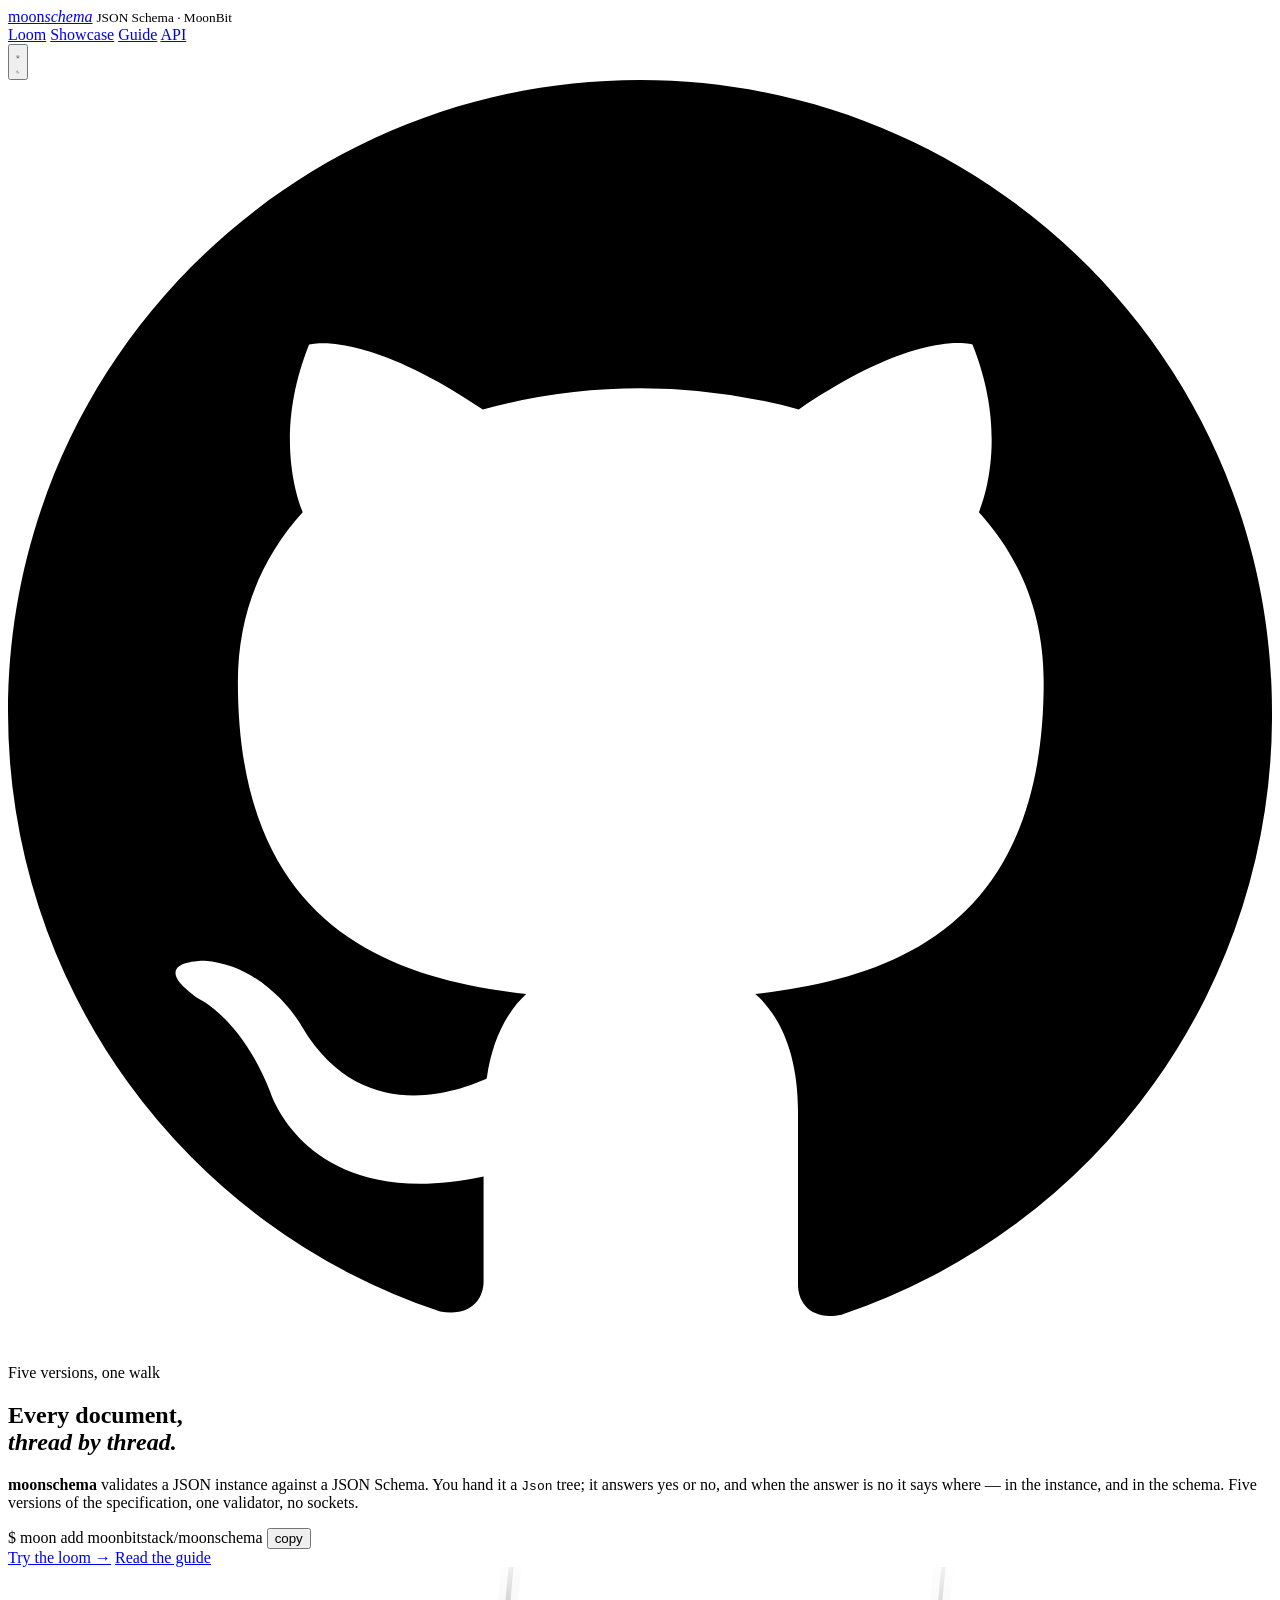
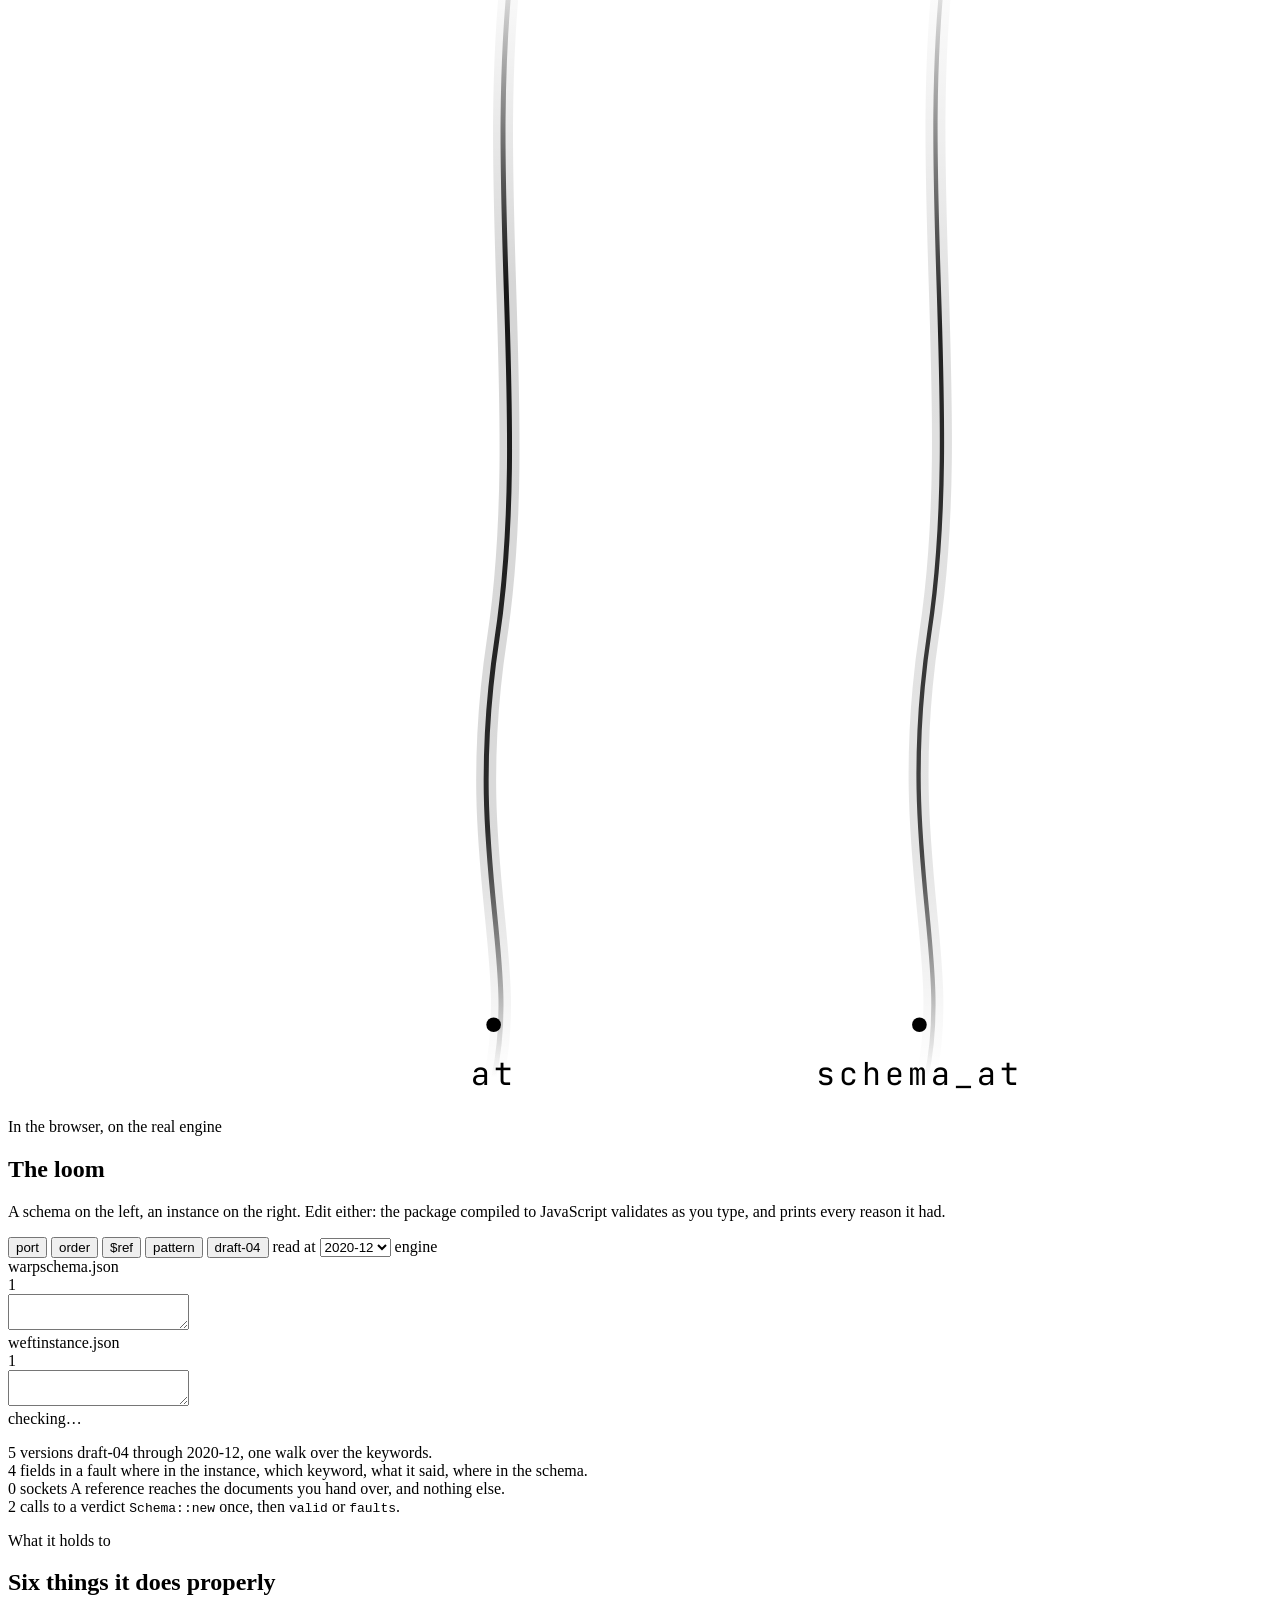
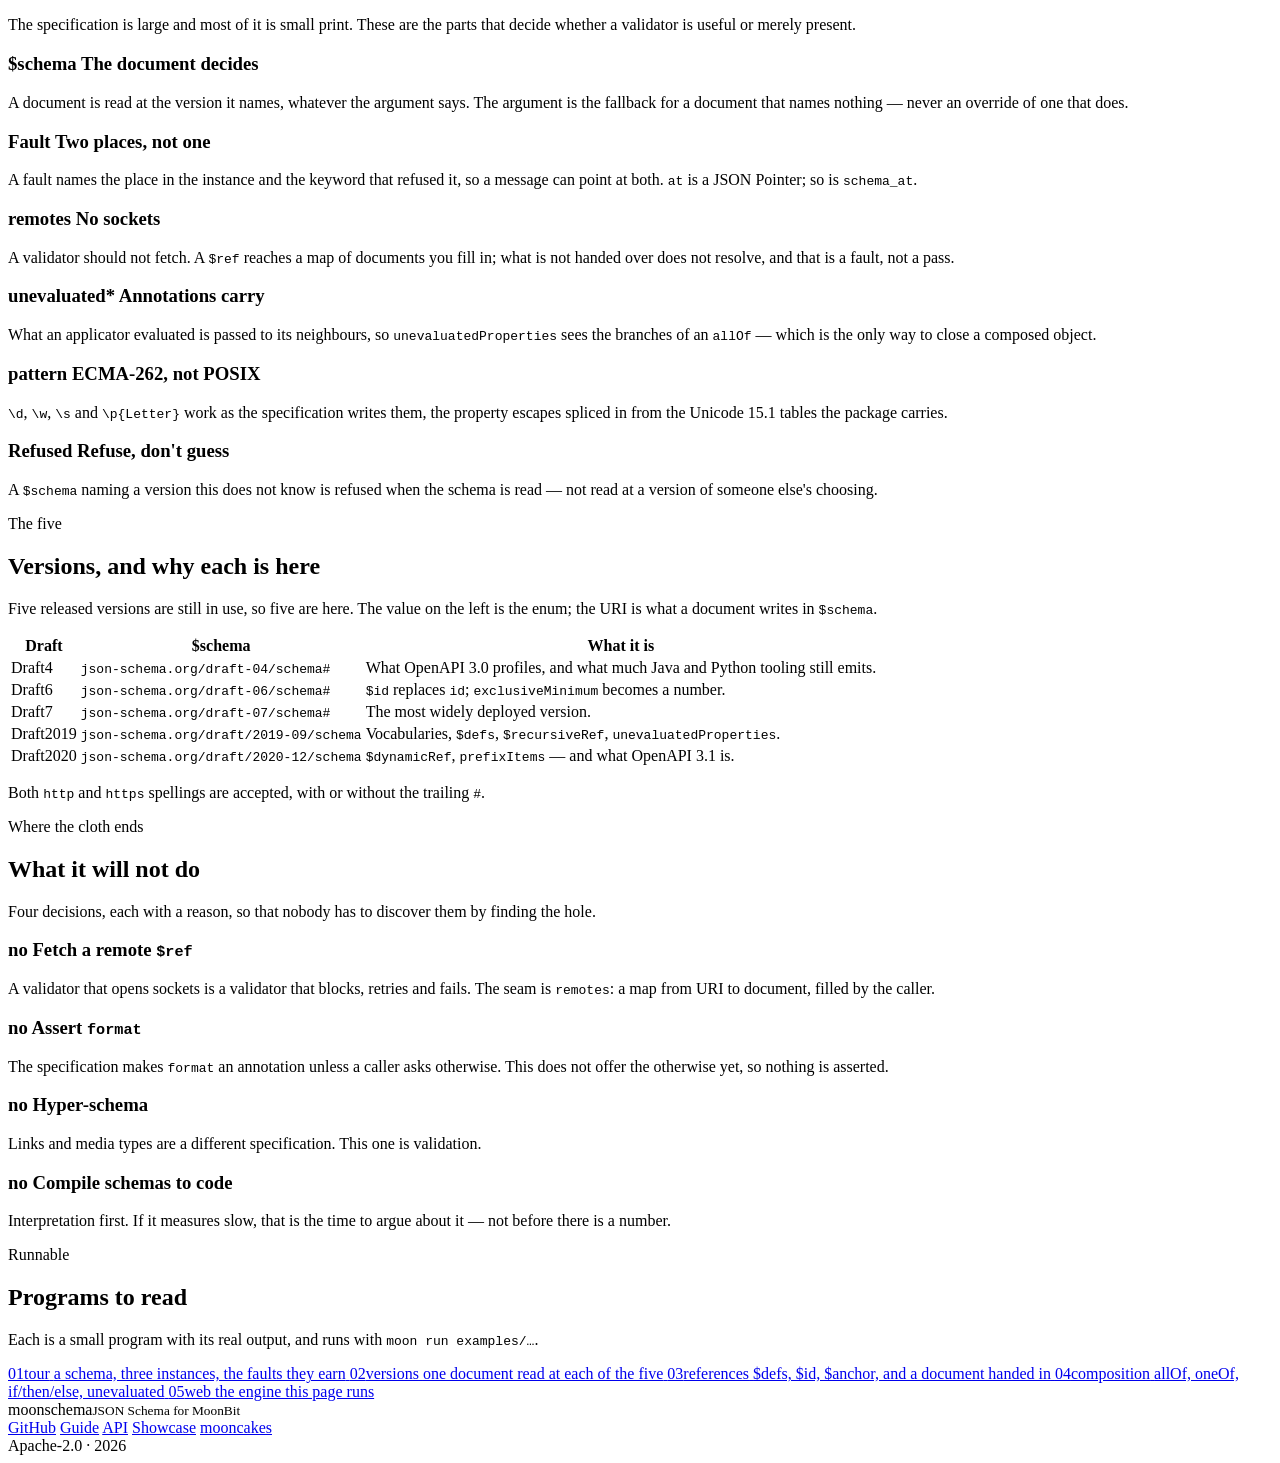
==== docs/index.html @ ad0cba2e "docs(moonschema): a case picked while the engine is still loading is the case that loads." ====
<!doctype html>
<html lang="en">
<head>
<meta charset="utf-8">
<meta name="viewport" content="width=device-width, initial-scale=1">
<title>moonschema — JSON Schema validation for MoonBit</title>
<meta name="description" content="Validate a JSON document against a JSON Schema in MoonBit: five versions, faults that name the place in the instance and the place in the schema, references that reach only the documents you hand over.">
<link rel="preconnect" href="https://fonts.googleapis.com">
<link rel="preconnect" href="https://fonts.gstatic.com" crossorigin>
<link href="https://fonts.googleapis.com/css2?family=Instrument+Serif:ital@0;1&family=JetBrains+Mono:wght@400;500&family=Manrope:wght@400;500;600&display=swap" rel="stylesheet">
<link rel="icon" href="assets/mark.svg" type="image/svg+xml">
<link rel="stylesheet" href="assets/site.css">
<script>try{const t=localStorage.getItem("moonschema-theme");if(t)document.documentElement.dataset.theme=t}catch{}</script>
</head>
<body>

<header class="site">
  <div class="bar">
    <div class="brand">
      <a href="./">moon<i>schema</i></a>
      <small>JSON Schema · MoonBit</small>
    </div>
    <nav class="top" aria-label="Site">
      <a href="#loom" aria-current="page">Loom</a>
      <a href="showcase.html">Showcase</a>
      <a href="guide.html">Guide</a>
      <a href="api.html">API</a>
    </nav>
    <button class="icon-btn" data-theme-toggle aria-label="Switch theme" title="Switch theme">
      <svg class="sun" viewBox="0 0 24 24" aria-hidden="true"><path d="M12 17a5 5 0 1 1 0-10 5 5 0 0 1 0 10Zm0 2.5v1.8M12 2.7v1.8M21.3 12h-1.8M4.5 12H2.7M18.6 5.4l-1.3 1.3M6.7 17.3l-1.3 1.3M18.6 18.6l-1.3-1.3M6.7 6.7 5.4 5.4" fill="none" stroke="currentColor" stroke-width="1.6" stroke-linecap="round"/></svg>
      <svg class="moon" viewBox="0 0 24 24" aria-hidden="true" hidden><path d="M20 14.5A8.5 8.5 0 0 1 9.5 4a8.5 8.5 0 1 0 10.5 10.5Z" fill="none" stroke="currentColor" stroke-width="1.6" stroke-linejoin="round"/></svg>
    </button>
    <a class="icon-btn" href="https://github.com/moonbitstack/moonschema" aria-label="Source on GitHub" title="Source on GitHub">
      <svg viewBox="0 0 16 16" aria-hidden="true"><path d="M8 0C3.58 0 0 3.58 0 8a8 8 0 0 0 5.47 7.59c.4.07.55-.17.55-.38v-1.33c-2.23.48-2.7-1.07-2.7-1.07-.36-.92-.89-1.17-.89-1.17-.73-.5.06-.49.06-.49.8.06 1.23.83 1.23.83.72 1.22 1.88.87 2.34.66.07-.52.28-.87.5-1.07-1.78-.2-3.65-.89-3.65-3.95 0-.87.31-1.59.82-2.15-.08-.2-.36-1.02.08-2.12 0 0 .67-.21 2.2.82a7.6 7.6 0 0 1 4 0c1.53-1.04 2.2-.82 2.2-.82.44 1.1.16 1.92.08 2.12.51.56.82 1.27.82 2.15 0 3.07-1.87 3.75-3.65 3.95.29.25.54.73.54 1.48v2.2c0 .21.15.46.55.38A8 8 0 0 0 16 8c0-4.42-3.58-8-8-8Z"/></svg>
    </a>
  </div>
</header>

<main>

  <section class="hero">
    <div class="wrap hero-grid">
      <div>
        <p class="eyebrow">Five versions, one walk</p>
        <h1>Every document,<br><em>thread by thread.</em></h1>
        <p class="lede">
          <b>moonschema</b> validates a JSON instance against a JSON Schema. You hand it a
          <code>Json</code> tree; it answers yes or no, and when the answer is no it says where —
          in the instance, and in the schema. Five versions of the specification, one validator,
          no sockets.
        </p>
        <div class="install">
          <span class="sigil">$</span> moon add moonbitstack/moonschema
          <button data-copy="self" data-copy-text="moon add moonbitstack/moonschema">copy</button>
        </div>
        <div class="cta">
          <a class="btn" href="#loom">Try the loom <span class="arrow">→</span></a>
          <a class="btn ghost" href="guide.html">Read the guide</a>
        </div>
      </div>
      <div class="loom-art" aria-hidden="true">
        <div class="field"></div>
        <svg viewBox="0 0 380 340" preserveAspectRatio="xMidYMid meet">
          <defs>
            <linearGradient id="rose-thread" x1="0" y1="0" x2="0" y2="1">
              <stop offset="0" stop-color="var(--rose)" stop-opacity="0"/>
              <stop offset=".3" stop-color="var(--rose)" stop-opacity=".9"/>
              <stop offset=".78" stop-color="var(--amber)" stop-opacity=".8"/>
              <stop offset="1" stop-color="var(--amber)" stop-opacity="0"/>
            </linearGradient>
            <linearGradient id="teal-thread" x1="0" y1="0" x2="0" y2="1">
              <stop offset="0" stop-color="var(--teal)" stop-opacity="0"/>
              <stop offset=".34" stop-color="var(--teal)" stop-opacity=".85"/>
              <stop offset=".8" stop-color="var(--violet)" stop-opacity=".7"/>
              <stop offset="1" stop-color="var(--violet)" stop-opacity="0"/>
            </linearGradient>
          </defs>
          <g fill="none" stroke-linecap="round">
            <path d="M152 -6c-9 70 5 142-5 208s7 96-1 132" stroke="url(#rose-thread)" stroke-width="6" opacity=".18"/>
            <path d="M152 -6c-9 70 5 142-5 208s7 96-1 132" stroke="url(#rose-thread)" stroke-width="1.5"/>
            <path d="M282 -6c-9 68 5 140-5 206s7 98-1 134" stroke="url(#teal-thread)" stroke-width="6" opacity=".15"/>
            <path d="M282 -6c-9 68 5 140-5 206s7 98-1 134" stroke="url(#teal-thread)" stroke-width="1.3"/>
          </g>
          <g font-family="JetBrains Mono, monospace" font-size="9.5" fill="currentColor" letter-spacing="1.2" style="color:var(--ink-3)">
            <circle cx="146" cy="318" r="2.2" fill="var(--rose)"/>
            <text x="146" y="336" text-anchor="middle">at</text>
            <circle cx="274" cy="318" r="2.2" fill="var(--teal)"/>
            <text x="274" y="336" text-anchor="middle">schema_at</text>
          </g>
        </svg>
      </div>
    </div>
  </section>

  <section id="loom">
    <div class="wrap">
      <p class="eyebrow">In the browser, on the real engine</p>
      <h2 class="display">The loom</h2>
      <p class="sec-intro">
        A schema on the left, an instance on the right. Edit either: the package compiled to
        JavaScript validates as you type, and prints every reason it had.
      </p>

      <div class="loom-controls">
        <button class="chip-btn" data-preset="port" aria-pressed="true">port</button>
        <button class="chip-btn" data-preset="order" aria-pressed="false">order</button>
        <button class="chip-btn" data-preset="refs" aria-pressed="false">$ref</button>
        <button class="chip-btn" data-preset="text" aria-pressed="false">pattern</button>
        <button class="chip-btn" data-preset="old" aria-pressed="false">draft-04</button>
        <label class="loom-hint" for="draft-menu">read at</label>
        <select id="draft-menu" class="chip-btn" aria-label="Version">
          <option value="https://json-schema.org/draft/2020-12/schema" selected>2020-12</option>
          <option value="https://json-schema.org/draft/2019-09/schema">2019-09</option>
          <option value="http://json-schema.org/draft-07/schema#">draft-07</option>
          <option value="http://json-schema.org/draft-06/schema#">draft-06</option>
          <option value="http://json-schema.org/draft-04/schema#">draft-04</option>
        </select>
        <span class="engine" id="engine-state" title="the compiled package">engine</span>
      </div>

      <div class="loom">
        <div class="pane">
          <div class="pane-head"><span class="tag">warp</span><span class="name">schema.json</span></div>
          <div class="editor">
            <div class="gutter" id="schema-gutter" aria-hidden="true">1</div>
            <textarea id="schema-text" spellcheck="false" aria-label="Schema JSON"></textarea>
          </div>
        </div>
        <div class="pane">
          <div class="pane-head"><span class="tag">weft</span><span class="name">instance.json</span></div>
          <div class="editor">
            <div class="gutter" id="instance-gutter" aria-hidden="true">1</div>
            <textarea id="instance-text" spellcheck="false" aria-label="Instance JSON"></textarea>
          </div>
        </div>
        <div class="verdict" style="grid-column:1/-1">
          <div class="verdict-head">
            <span class="said" id="said"><span></span>checking…</span>
            <span class="meta" id="meta"></span>
          </div>
          <ul class="faults" id="fault-list"></ul>
        </div>
      </div>
      <p class="loom-note" id="loom-note"></p>
    </div>
  </section>

  <section id="numbers">
    <div class="wrap">
      <div class="numbers" data-reveal>
        <div class="number">
          <span class="n">5</span>
          <span class="k">versions</span>
          <span class="d">draft-04 through 2020-12, one walk over the keywords.</span>
        </div>
        <div class="number">
          <span class="n">4</span>
          <span class="k">fields in a fault</span>
          <span class="d">where in the instance, which keyword, what it said, where in the schema.</span>
        </div>
        <div class="number">
          <span class="n">0</span>
          <span class="k">sockets</span>
          <span class="d">A reference reaches the documents you hand over, and nothing else.</span>
        </div>
        <div class="number">
          <span class="n">2</span>
          <span class="k">calls to a verdict</span>
          <span class="d"><code>Schema::new</code> once, then <code>valid</code> or <code>faults</code>.</span>
        </div>
      </div>
    </div>
  </section>

  <section id="what">
    <div class="wrap">
      <p class="eyebrow">What it holds to</p>
      <h2 class="display">Six things it does properly</h2>
      <p class="sec-intro">
        The specification is large and most of it is small print. These are the parts that decide
        whether a validator is useful or merely present.
      </p>

      <div class="cards">
        <article class="card" data-reveal>
          <h3><span class="k">$schema</span> The document decides</h3>
          <p>
            A document is read at the version it names, whatever the argument says. The argument is
            the fallback for a document that names nothing — never an override of one that does.
          </p>
        </article>

        <article class="card" data-reveal>
          <h3><span class="k">Fault</span> Two places, not one</h3>
          <p>
            A fault names the place in the instance and the keyword that refused it, so a message
            can point at both. <code>at</code> is a JSON Pointer; so is <code>schema_at</code>.
          </p>
        </article>

        <article class="card" data-reveal>
          <h3><span class="k">remotes</span> No sockets</h3>
          <p>
            A validator should not fetch. A <code>$ref</code> reaches a map of documents you fill
            in; what is not handed over does not resolve, and that is a fault, not a pass.
          </p>
        </article>

        <article class="card" data-reveal>
          <h3><span class="k">unevaluated*</span> Annotations carry</h3>
          <p>
            What an applicator evaluated is passed to its neighbours, so
            <code>unevaluatedProperties</code> sees the branches of an <code>allOf</code> — which
            is the only way to close a composed object.
          </p>
        </article>

        <article class="card" data-reveal>
          <h3><span class="k">pattern</span> ECMA-262, not POSIX</h3>
          <p>
            <code>\d</code>, <code>\w</code>, <code>\s</code> and <code>\p{Letter}</code> work as
            the specification writes them, the property escapes spliced in from the Unicode 15.1
            tables the package carries.
          </p>
        </article>

        <article class="card" data-reveal>
          <h3><span class="k">Refused</span> Refuse, don't guess</h3>
          <p>
            A <code>$schema</code> naming a version this does not know is refused when the schema
            is read — not read at a version of someone else's choosing.
          </p>
        </article>
      </div>
    </div>
  </section>

  <section id="versions">
    <div class="wrap">
      <p class="eyebrow">The five</p>
      <h2 class="display">Versions, and why each is here</h2>
      <p class="sec-intro">
        Five released versions are still in use, so five are here. The value on the left is the
        enum; the URI is what a document writes in <code>$schema</code>.
      </p>
      <div class="table-cloth" data-reveal>
        <table class="sheet">
          <thead>
            <tr><th>Draft</th><th>$schema</th><th>What it is</th></tr>
          </thead>
          <tbody>
            <tr>
              <td><span class="v">Draft4</span></td>
              <td><code>json-schema.org/draft-04/schema#</code></td>
              <td>What OpenAPI 3.0 profiles, and what much Java and Python tooling still emits.</td>
            </tr>
            <tr>
              <td><span class="v">Draft6</span></td>
              <td><code>json-schema.org/draft-06/schema#</code></td>
              <td><code>$id</code> replaces <code>id</code>; <code>exclusiveMinimum</code> becomes a number.</td>
            </tr>
            <tr>
              <td><span class="v">Draft7</span></td>
              <td><code>json-schema.org/draft-07/schema#</code></td>
              <td>The most widely deployed version.</td>
            </tr>
            <tr>
              <td><span class="v">Draft2019</span></td>
              <td><code>json-schema.org/draft/2019-09/schema</code></td>
              <td>Vocabularies, <code>$defs</code>, <code>$recursiveRef</code>, <code>unevaluatedProperties</code>.</td>
            </tr>
            <tr>
              <td><span class="v">Draft2020</span></td>
              <td><code>json-schema.org/draft/2020-12/schema</code></td>
              <td><code>$dynamicRef</code>, <code>prefixItems</code> — and what OpenAPI 3.1 is.</td>
            </tr>
          </tbody>
        </table>
      </div>
      <p class="loom-note">Both <code>http</code> and <code>https</code> spellings are accepted, with or without the trailing <code>#</code>.</p>
    </div>
  </section>

  <section id="seams">
    <div class="wrap">
      <p class="eyebrow">Where the cloth ends</p>
      <h2 class="display">What it will not do</h2>
      <p class="sec-intro">
        Four decisions, each with a reason, so that nobody has to discover them by finding the
        hole.
      </p>
      <div class="cards four">
        <article class="card" data-reveal>
          <h3><span class="k">no</span> Fetch a remote <code>$ref</code></h3>
          <p>A validator that opens sockets is a validator that blocks, retries and fails. The seam is <code>remotes</code>: a map from URI to document, filled by the caller.</p>
        </article>
        <article class="card" data-reveal>
          <h3><span class="k">no</span> Assert <code>format</code></h3>
          <p>The specification makes <code>format</code> an annotation unless a caller asks otherwise. This does not offer the otherwise yet, so nothing is asserted.</p>
        </article>
        <article class="card" data-reveal>
          <h3><span class="k">no</span> Hyper-schema</h3>
          <p>Links and media types are a different specification. This one is validation.</p>
        </article>
        <article class="card" data-reveal>
          <h3><span class="k">no</span> Compile schemas to code</h3>
          <p>Interpretation first. If it measures slow, that is the time to argue about it — not before there is a number.</p>
        </article>
      </div>
    </div>
  </section>

  <section id="examples">
    <div class="wrap">
      <p class="eyebrow">Runnable</p>
      <h2 class="display">Programs to read</h2>
      <p class="sec-intro">
        Each is a small program with its real output, and runs with <code>moon run examples/…</code>.
      </p>
      <div class="examples">
        <a class="example" href="https://github.com/moonbitstack/moonschema/tree/master/examples/tour">
          <span class="num">01</span><span class="nm">tour</span>
          <span class="why">a schema, three instances, the faults they earn</span>
        </a>
        <a class="example" href="https://github.com/moonbitstack/moonschema/tree/master/examples/versions">
          <span class="num">02</span><span class="nm">versions</span>
          <span class="why">one document read at each of the five</span>
        </a>
        <a class="example" href="https://github.com/moonbitstack/moonschema/tree/master/examples/references">
          <span class="num">03</span><span class="nm">references</span>
          <span class="why">$defs, $id, $anchor, and a document handed in</span>
        </a>
        <a class="example" href="https://github.com/moonbitstack/moonschema/tree/master/examples/composition">
          <span class="num">04</span><span class="nm">composition</span>
          <span class="why">allOf, oneOf, if/then/else, unevaluated</span>
        </a>
        <a class="example" href="https://github.com/moonbitstack/moonschema/tree/master/examples/web">
          <span class="num">05</span><span class="nm">web</span>
          <span class="why">the engine this page runs</span>
        </a>
      </div>
    </div>
  </section>

  <footer class="site">
    <div class="wrap foot">
      <div>
        <div class="mark">moonschema<small>JSON Schema for MoonBit</small></div>
      </div>
      <nav aria-label="Footer">
        <a href="https://github.com/moonbitstack/moonschema">GitHub</a>
        <a href="guide.html">Guide</a>
        <a href="api.html">API</a>
        <a href="showcase.html">Showcase</a>
        <a href="https://mooncakes.io/docs/moonbitstack/moonschema">mooncakes</a>
      </nav>
      <div class="stamp">Apache-2.0 · <span data-year>2026</span></div>
    </div>
  </footer>

</main>

<script type="module" src="assets/page.js"></script>
<script type="module" src="assets/playground.js"></script>
</body>
</html>
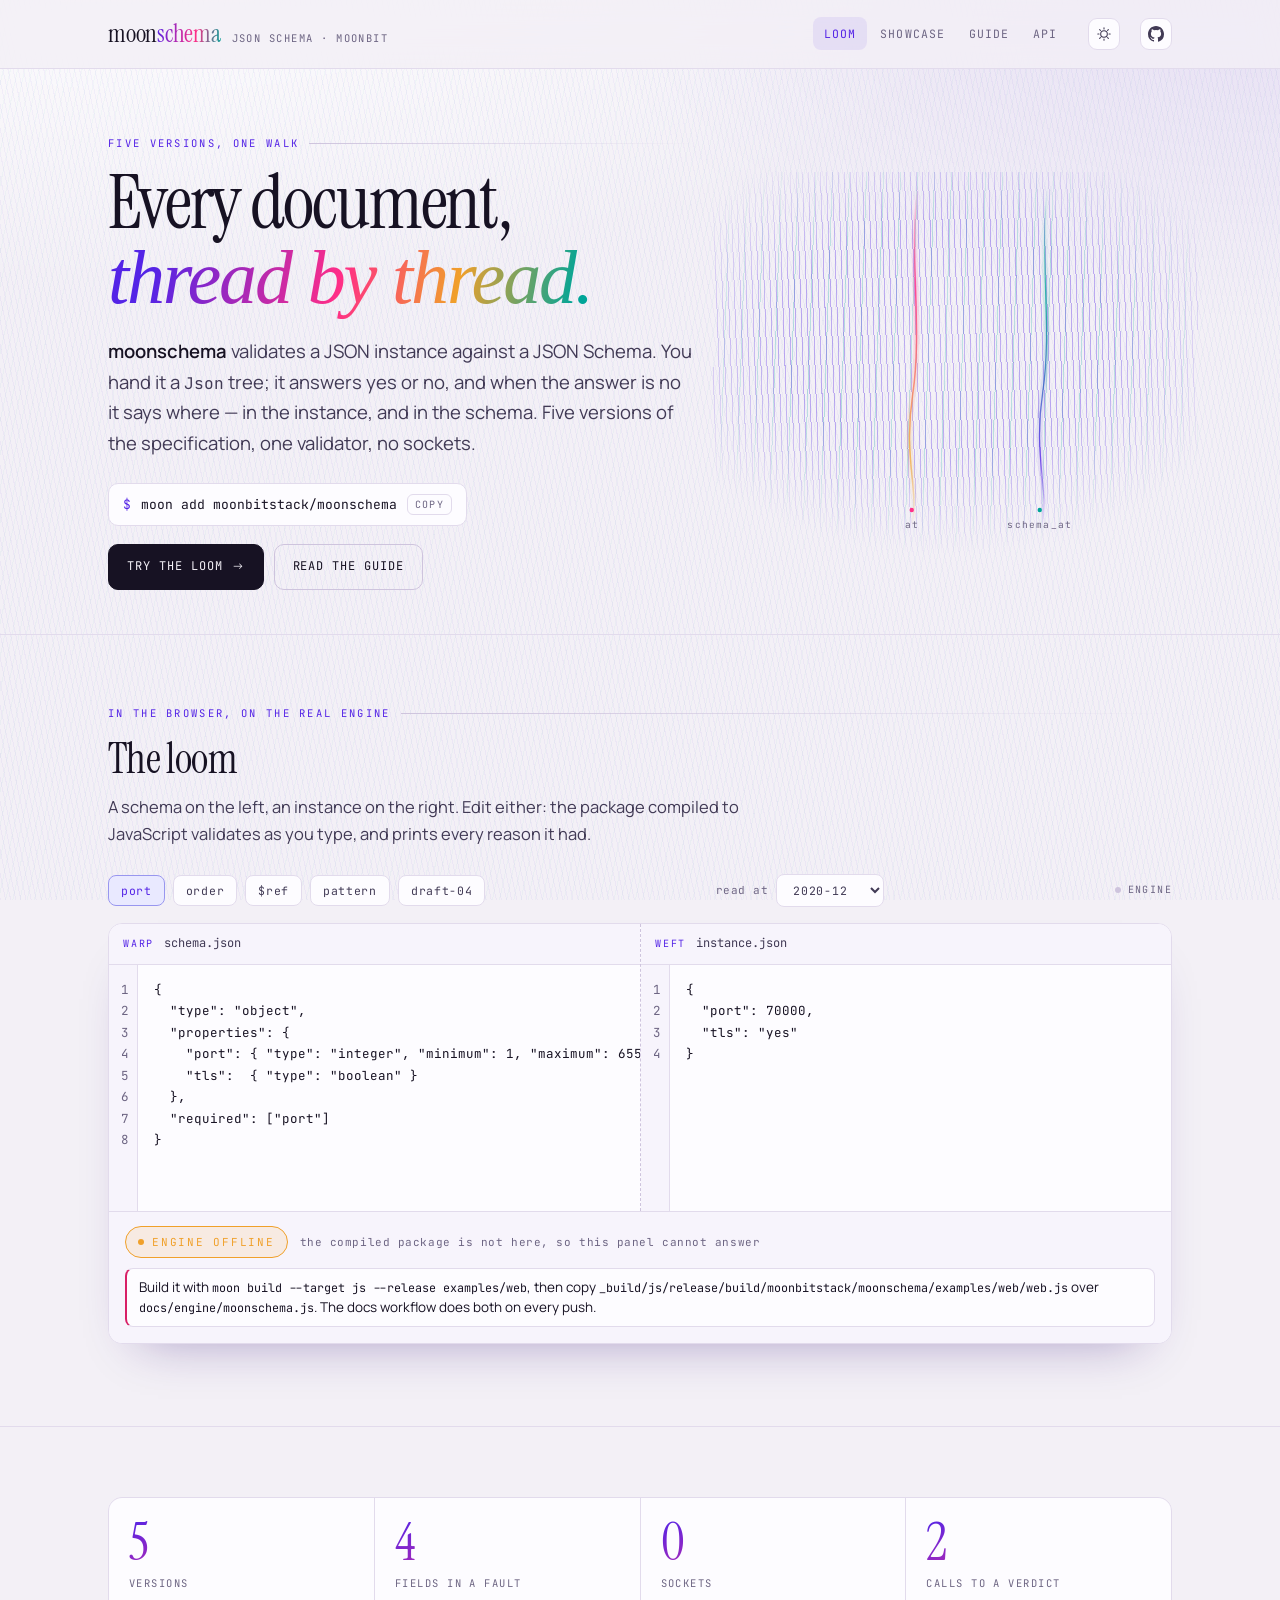
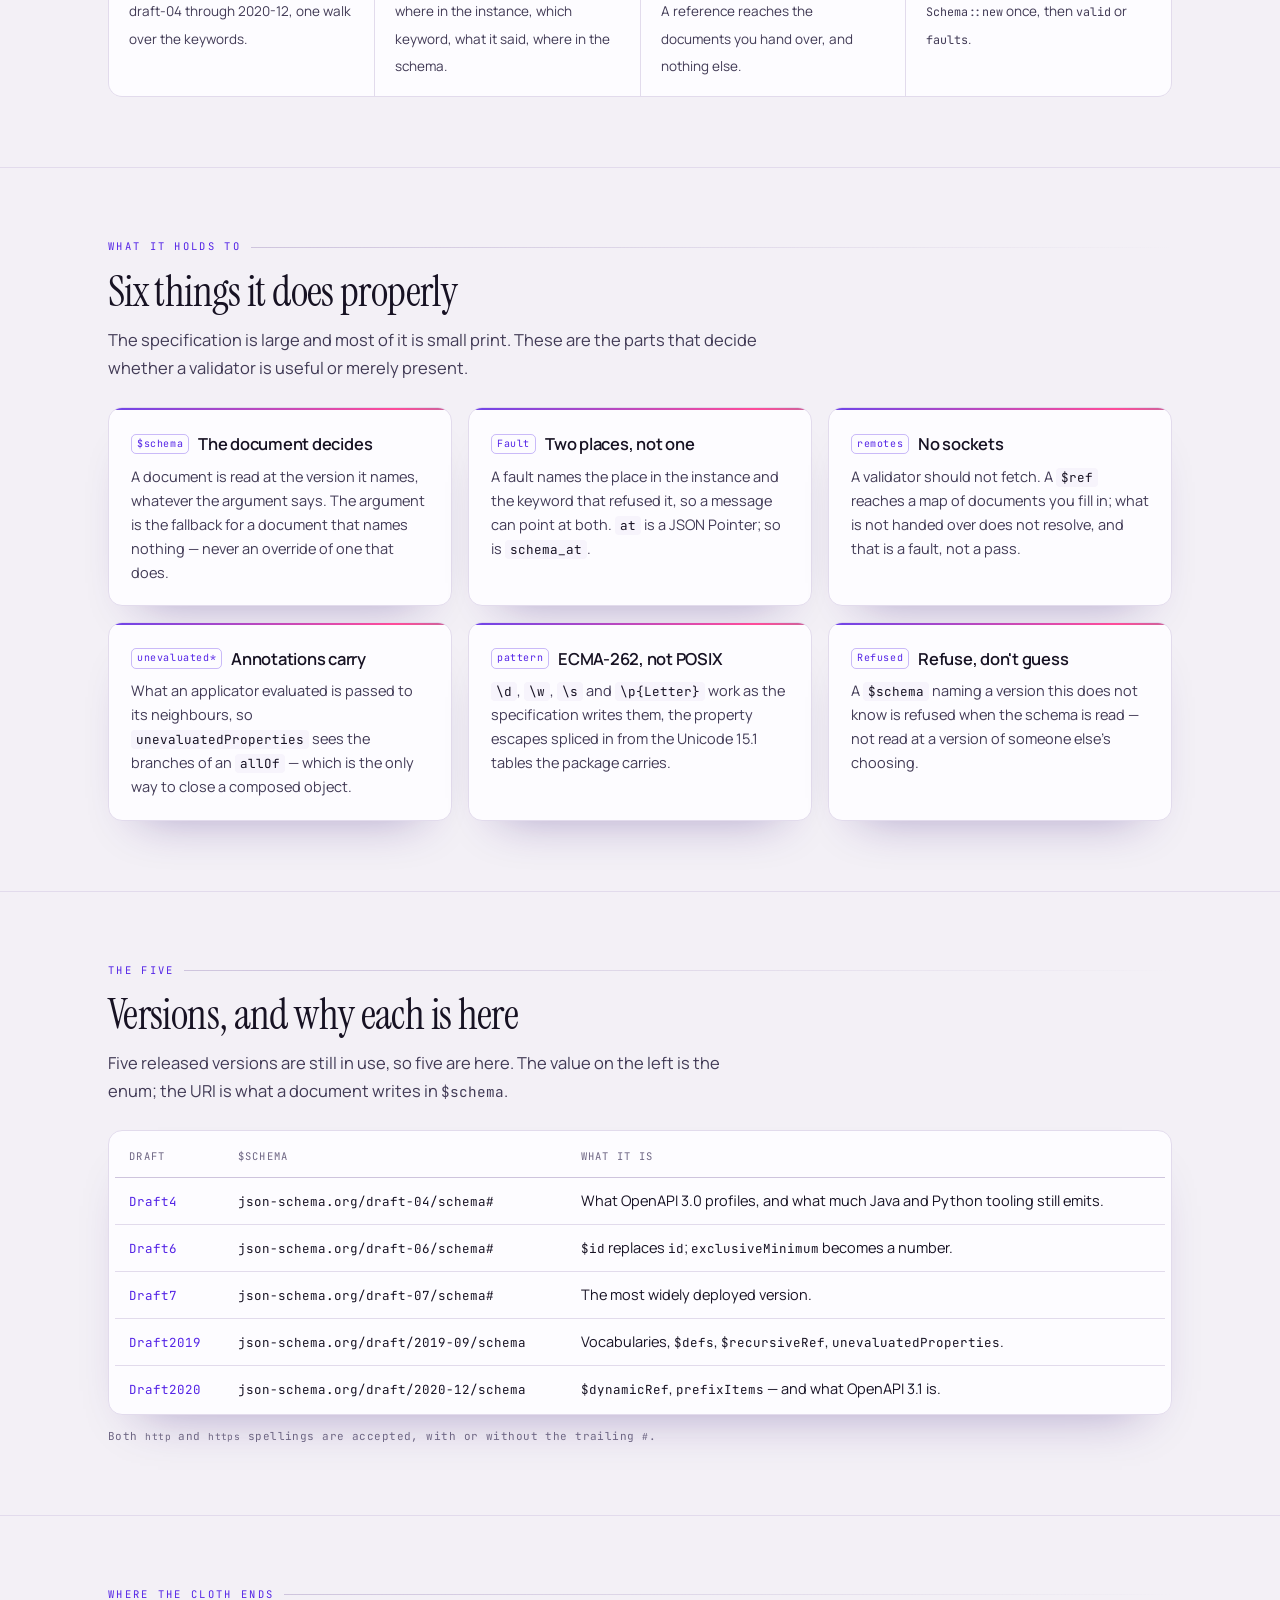
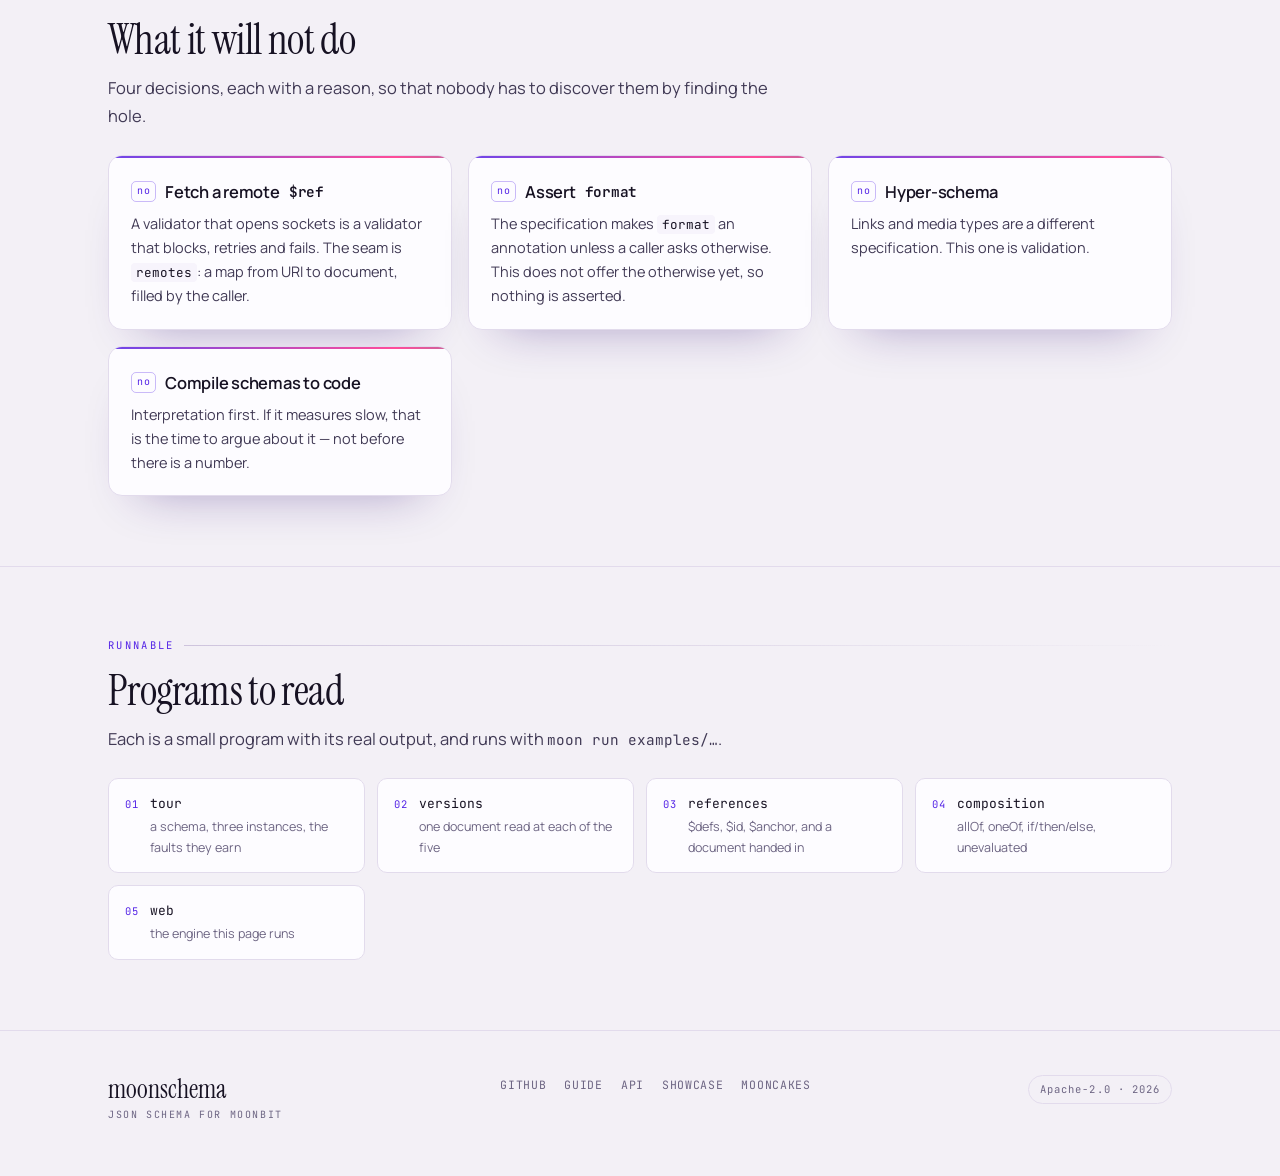
==== commit 73f9a2c0: "docs(moonschema): a site with a loom you can type in, a guide with real output, and a reference gene" ====
--- a/docs/index.html
+++ b/docs/index.html
@@ -8,7 +8,6 @@
 <link rel="preconnect" href="https://fonts.googleapis.com">
 <link rel="preconnect" href="https://fonts.gstatic.com" crossorigin>
 <link href="https://fonts.googleapis.com/css2?family=Instrument+Serif:ital@0;1&family=JetBrains+Mono:wght@400;500&family=Manrope:wght@400;500;600&display=swap" rel="stylesheet">
-<link rel="icon" href="assets/mark.svg" type="image/svg+xml">
 <link rel="stylesheet" href="assets/site.css">
 <script>try{const t=localStorage.getItem("moonschema-theme");if(t)document.documentElement.dataset.theme=t}catch{}</script>
 </head>
@@ -135,7 +134,7 @@
         </div>
         <div class="verdict" style="grid-column:1/-1">
           <div class="verdict-head">
-            <span class="said" id="said"><span></span>checking…</span>
+            <span class="said pass" id="said"><span></span>valid</span>
             <span class="meta" id="meta"></span>
           </div>
           <ul class="faults" id="fault-list"></ul>
@@ -289,7 +288,7 @@
         Four decisions, each with a reason, so that nobody has to discover them by finding the
         hole.
       </p>
-      <div class="cards four">
+      <div class="cards">
         <article class="card" data-reveal>
           <h3><span class="k">no</span> Fetch a remote <code>$ref</code></h3>
           <p>A validator that opens sockets is a validator that blocks, retries and fails. The seam is <code>remotes</code>: a map from URI to document, filled by the caller.</p>
--- a/docs/assets/site.css
+++ b/docs/assets/site.css
@@ -0,0 +1,1158 @@
+/* moonschema — the silk sheet.
+   One stylesheet for every page: the ground is a woven cloth, the cards are
+   cloth panels with a selvedge, the code is inked silk. Light by default, a
+   second set of values for dark. */
+
+/* ---------------------------------------------------------------- the palette */
+
+:root{
+  /* ground and cloth */
+  --ground:#f3f0f6;
+  --ground-2:#e9e3f0;
+  --cloth:#fdfcff;
+  --cloth-2:#f7f4fc;
+  --ink:#171223;
+  --ink-2:#413a55;
+  --ink-3:#6d6583;
+
+  /* hairline threads */
+  --thread:#e2dbec;
+  --thread-2:#cec4dd;
+
+  /* the bright side of nylon */
+  --violet:#5424e6;
+  --violet-deep:#33119c;
+  --rose:#ff2d87;
+  --teal:#00a598;
+  --amber:#f0a02a;
+
+  /* the two answers */
+  --pass:#0a9282;
+  --fail:#d81f66;
+
+  /* code cloth */
+  --ink-cloth:#191324;
+  --ink-cloth-2:#221a30;
+  --ink-line:#33284a;
+  --code:#e6dff5;
+  --code-com:#8f84ab;
+  --code-str:#ffb3d3;
+  --code-key:#b9a4ff;
+  --code-num:#7fe0d2;
+  --code-fn:#ffd08a;
+
+  --weave-a:rgba(84,36,230,.045);
+  --weave-b:rgba(0,165,152,.035);
+  --sheen:rgba(255,255,255,.9);
+  --shadow:0 26px 50px -32px rgba(52,18,120,.42);
+  --shadow-lift:0 34px 60px -30px rgba(52,18,120,.5);
+
+  --display:"Instrument Serif",Georgia,"Songti SC","Times New Roman",serif;
+  --sans:"Manrope",system-ui,-apple-system,"Segoe UI","Noto Sans SC",sans-serif;
+  --mono:"JetBrains Mono",ui-monospace,SFMono-Regular,Menlo,"Noto Sans Mono CJK SC",monospace;
+
+  --wrap:1120px;
+  --r:14px;
+}
+
+@media (prefers-color-scheme: dark){
+  :root:not([data-theme="light"]){
+    --ground:#0c0912;
+    --ground-2:#120d1c;
+    --cloth:#171120;
+    --cloth-2:#1d1629;
+    --ink:#f3effc;
+    --ink-2:#cec7e2;
+    --ink-3:#8f87a6;
+    --thread:#2a2239;
+    --thread-2:#3b3054;
+    --violet:#a184ff;
+    --violet-deep:#c9b6ff;
+    --rose:#ff62a4;
+    --teal:#35d9c6;
+    --amber:#ffbf5c;
+    --pass:#3ad6bd;
+    --fail:#ff6a9c;
+    --ink-cloth:#0f0b17;
+    --ink-cloth-2:#161020;
+    --ink-line:#2b2340;
+    --code:#e9e3f8;
+    --weave-a:rgba(161,132,255,.06);
+    --weave-b:rgba(53,217,198,.04);
+    --sheen:rgba(255,255,255,.05);
+    --shadow:0 26px 50px -30px rgba(0,0,0,.7);
+    --shadow-lift:0 34px 60px -28px rgba(0,0,0,.8);
+  }
+}
+
+:root[data-theme="dark"]{
+  --ground:#0c0912;
+  --ground-2:#120d1c;
+  --cloth:#171120;
+  --cloth-2:#1d1629;
+  --ink:#f3effc;
+  --ink-2:#cec7e2;
+  --ink-3:#8f87a6;
+  --thread:#2a2239;
+  --thread-2:#3b3054;
+  --violet:#a184ff;
+  --violet-deep:#c9b6ff;
+  --rose:#ff62a4;
+  --teal:#35d9c6;
+  --amber:#ffbf5c;
+  --pass:#3ad6bd;
+  --fail:#ff6a9c;
+  --ink-cloth:#0f0b17;
+  --ink-cloth-2:#161020;
+  --ink-line:#2b2340;
+  --code:#e9e3f8;
+  --weave-a:rgba(161,132,255,.06);
+  --weave-b:rgba(53,217,198,.04);
+  --sheen:rgba(255,255,255,.05);
+  --shadow:0 26px 50px -30px rgba(0,0,0,.7);
+  --shadow-lift:0 34px 60px -28px rgba(0,0,0,.8);
+}
+
+/* ------------------------------------------------------------ base and cloth */
+
+*{box-sizing:border-box}
+[hidden]{display:none !important}
+
+/* Chrome ignores ::-webkit-scrollbar once scrollbar-color is set, so the
+   standard properties are kept to engines that have no pseudo-elements. */
+@supports not selector(::-webkit-scrollbar){
+  html{scrollbar-width:thin;scrollbar-color:var(--violet) var(--ground-2)}
+  pre{scrollbar-width:thin;scrollbar-color:var(--ink-line) transparent}
+}
+::-webkit-scrollbar{width:11px;height:11px}
+::-webkit-scrollbar-track{background:var(--ground-2);border-radius:11px}
+::-webkit-scrollbar-thumb{
+  border-radius:11px;
+  border:3px solid var(--ground-2);
+  background:linear-gradient(160deg,var(--violet),var(--rose) 55%,var(--teal));
+  background-attachment:local;
+}
+::-webkit-scrollbar-thumb:hover{background:linear-gradient(160deg,var(--violet-deep),var(--rose))}
+::-webkit-scrollbar-button{display:none}
+::-webkit-scrollbar-corner{background:transparent}
+pre::-webkit-scrollbar{height:10px;width:10px}
+pre::-webkit-scrollbar-track{background:transparent}
+pre::-webkit-scrollbar-thumb{
+  background:linear-gradient(90deg,var(--ink-line),var(--violet));
+  border:2px solid var(--ink-cloth);
+}
+
+html{scroll-behavior:smooth;scroll-padding-top:86px}
+@media (prefers-reduced-motion:reduce){
+  html{scroll-behavior:auto}
+  *{animation-duration:.001ms !important;transition-duration:.001ms !important}
+}
+
+body{
+  margin:0;
+  overflow-x:clip;
+  color:var(--ink);
+  font-family:var(--sans);
+  font-size:16.5px;
+  line-height:1.66;
+  background:var(--ground);
+  -webkit-font-smoothing:antialiased;
+  text-rendering:optimizeLegibility;
+}
+
+/* The weave: two sets of hairlines a twelfth off the vertical, crossed. They
+   read as thread at arm's length and vanish into the ground up close. */
+body::before{
+  content:"";
+  position:fixed;
+  inset:0;
+  z-index:0;
+  pointer-events:none;
+  background-image:
+    repeating-linear-gradient(78deg,var(--weave-a) 0 1px,transparent 1px 5px),
+    repeating-linear-gradient(-78deg,var(--weave-b) 0 1px,transparent 1px 7px),
+    radial-gradient(120% 70% at 12% -8%,var(--sheen) 0%,transparent 58%);
+}
+body::after{
+  content:"";
+  position:fixed;
+  inset:0;
+  z-index:0;
+  pointer-events:none;
+  background:radial-gradient(90% 60% at 100% 0%,color-mix(in oklab,var(--violet) 7%,transparent) 0%,transparent 60%);
+}
+
+main,header.site,footer.site{position:relative;z-index:1}
+
+a{color:var(--violet);text-decoration:none;text-underline-offset:3px}
+a:hover{text-decoration:underline}
+h1,h2,h3,h4{margin:0;font-weight:400;letter-spacing:-.015em}
+p{margin:0 0 14px}
+strong{font-weight:600}
+code{font-family:var(--mono);font-size:.87em}
+.mono{font-family:var(--mono)}
+
+.wrap{max-width:var(--wrap);margin:0 auto;padding:0 28px}
+
+/* ------------------------------------------------------------------- the bar */
+
+header.site{
+  position:sticky;
+  top:0;
+  z-index:40;
+  background:color-mix(in oklab,var(--ground) 82%,transparent);
+  border-bottom:1px solid var(--thread);
+  backdrop-filter:blur(14px) saturate(1.4);
+}
+.bar{
+  max-width:var(--wrap);
+  margin:0 auto;
+  padding:13px 28px;
+  display:flex;
+  align-items:center;
+  gap:20px;
+}
+.brand{display:flex;align-items:baseline;gap:11px;margin-right:auto;min-width:0}
+.brand a{
+  font-family:var(--display);
+  font-size:25px;
+  letter-spacing:-.01em;
+  color:var(--ink);
+  white-space:nowrap;
+}
+.brand a:hover{text-decoration:none}
+.brand a i{
+  font-style:normal;
+  background:linear-gradient(96deg,var(--violet),var(--rose) 60%,var(--teal));
+  -webkit-background-clip:text;
+  background-clip:text;
+  color:transparent;
+}
+.brand small{
+  font-family:var(--mono);
+  font-size:10.5px;
+  letter-spacing:.14em;
+  text-transform:uppercase;
+  color:var(--ink-3);
+  white-space:nowrap;
+}
+nav.top{display:flex;align-items:center;gap:2px;flex-wrap:wrap}
+nav.top a{
+  font-family:var(--mono);
+  font-size:11.5px;
+  letter-spacing:.09em;
+  text-transform:uppercase;
+  color:var(--ink-3);
+  padding:7px 11px;
+  border-radius:8px;
+  transition:color .18s,background .18s;
+}
+nav.top a:hover{color:var(--ink);background:var(--cloth-2);text-decoration:none}
+nav.top a[aria-current="page"]{color:var(--violet);background:color-mix(in oklab,var(--violet) 8%,transparent)}
+.icon-btn{
+  display:inline-flex;
+  align-items:center;
+  justify-content:center;
+  width:32px;height:32px;
+  border:1px solid var(--thread);
+  border-radius:9px;
+  color:var(--ink-2);
+  background:var(--cloth);
+  cursor:pointer;
+  padding:0;
+  transition:border-color .18s,color .18s,transform .18s;
+}
+.icon-btn:hover{border-color:var(--violet);color:var(--violet);transform:translateY(-1px);text-decoration:none}
+.icon-btn svg{width:16px;height:16px;fill:currentColor}
+
+/* ------------------------------------------------------------------ headings */
+
+.eyebrow{
+  font-family:var(--mono);
+  font-size:10.5px;
+  letter-spacing:.22em;
+  text-transform:uppercase;
+  color:var(--violet);
+  margin:0 0 14px;
+  display:flex;
+  align-items:center;
+  gap:10px;
+}
+.eyebrow::after{
+  content:"";
+  flex:1;
+  height:1px;
+  background:linear-gradient(90deg,var(--thread-2),transparent);
+}
+h2.display{
+  font-family:var(--display);
+  font-size:clamp(30px,3.7vw,42px);
+  line-height:1.06;
+  margin:0 0 12px;
+}
+.sec-intro{color:var(--ink-2);max-width:66ch;margin:0 0 26px}
+section{padding:70px 0;border-top:1px solid var(--thread);position:relative}
+section:first-of-type{border-top:0}
+
+/* --------------------------------------------------------------------- hero */
+
+.hero{padding:66px 0 44px;overflow:clip}
+.hero-grid{display:grid;grid-template-columns:minmax(0,1.15fr) minmax(0,.85fr);gap:44px;align-items:center}
+.hero h1{
+  font-family:var(--display);
+  font-size:clamp(46px,6.2vw,76px);
+  line-height:.98;
+  letter-spacing:-.028em;
+  margin:0 0 20px;
+}
+.hero h1 em{
+  font-style:italic;
+  background:linear-gradient(100deg,var(--violet) 10%,var(--rose) 48%,var(--amber) 72%,var(--teal) 96%);
+  -webkit-background-clip:text;
+  background-clip:text;
+  color:transparent;
+}
+.hero .lede{font-size:18.5px;color:var(--ink-2);max-width:54ch;margin:0 0 24px}
+.hero .lede b{color:var(--ink);font-weight:600}
+.install{
+  display:inline-flex;
+  align-items:center;
+  gap:10px;
+  font-family:var(--mono);
+  font-size:13px;
+  padding:10px 14px;
+  border:1px solid var(--thread);
+  border-radius:10px;
+  background:var(--cloth);
+  color:var(--ink);
+  box-shadow:var(--shadow);
+  margin:0 10px 12px 0;
+}
+.install .sigil{color:var(--violet)}
+.install button{
+  font-family:var(--mono);
+  font-size:10px;
+  letter-spacing:.12em;
+  text-transform:uppercase;
+  color:var(--ink-3);
+  background:none;
+  border:1px solid var(--thread);
+  border-radius:6px;
+  padding:3px 7px;
+  cursor:pointer;
+}
+.install button:hover{color:var(--violet);border-color:var(--violet)}
+.cta{display:flex;gap:10px;flex-wrap:wrap;margin-top:6px}
+.btn{
+  display:inline-flex;
+  align-items:center;
+  gap:9px;
+  font-family:var(--mono);
+  font-size:12px;
+  letter-spacing:.08em;
+  text-transform:uppercase;
+  padding:12px 18px;
+  border-radius:10px;
+  border:1px solid var(--ink);
+  background:var(--ink);
+  color:var(--ground);
+  transition:transform .18s,box-shadow .18s;
+}
+.btn:hover{text-decoration:none;transform:translateY(-2px);box-shadow:var(--shadow-lift)}
+.btn.ghost{background:transparent;color:var(--ink);border-color:var(--thread-2)}
+.btn.ghost:hover{border-color:var(--violet);color:var(--violet)}
+.btn .arrow{font-family:var(--sans);transform:translateY(-1px)}
+
+/* the ornament: a bolt of cloth, with two threads picked out */
+.loom-art{position:relative;height:340px}
+.loom-art .field{
+  position:absolute;
+  inset:-6% -6%;
+  background:
+    repeating-linear-gradient(88deg,color-mix(in oklab,var(--violet) 34%,transparent) 0 1px,transparent 1px 6px),
+    repeating-linear-gradient(92deg,color-mix(in oklab,var(--teal) 24%,transparent) 0 1px,transparent 1px 17px);
+  mask-image:radial-gradient(74% 66% at 48% 44%,#000 0 46%,transparent 86%);
+}
+.loom-art::after{
+  content:"";
+  position:absolute;
+  inset:0;
+  background:linear-gradient(104deg,transparent 28%,color-mix(in oklab,#fff 26%,transparent) 44%,transparent 62%);
+  mask-image:radial-gradient(70% 70% at 50% 50%,#000,transparent 78%);
+  opacity:.55;
+  pointer-events:none;
+}
+.loom-art svg{position:relative;width:100%;height:100%;display:block;overflow:visible}
+
+/* ------------------------------------------------------------- the playground */
+
+.loom-controls{display:flex;gap:8px;flex-wrap:wrap;align-items:center;margin:0 0 16px}
+.chip-btn{
+  font-family:var(--mono);
+  font-size:11.5px;
+  letter-spacing:.06em;
+  padding:7px 12px;
+  border-radius:8px;
+  border:1px solid var(--thread);
+  background:var(--cloth);
+  color:var(--ink-2);
+  cursor:pointer;
+  transition:border-color .16s,color .16s,background .16s;
+}
+.chip-btn:hover{border-color:var(--violet);color:var(--violet)}
+.chip-btn[aria-pressed="true"]{
+  background:color-mix(in oklab,var(--violet) 10%,var(--cloth));
+  border-color:color-mix(in oklab,var(--violet) 45%,var(--thread));
+  color:var(--violet);
+}
+.loom-hint{font-family:var(--mono);font-size:11px;letter-spacing:.05em;color:var(--ink-3);margin-left:auto}
+.engine{
+  display:inline-flex;
+  align-items:center;
+  gap:7px;
+  font-family:var(--mono);
+  font-size:10px;
+  letter-spacing:.14em;
+  text-transform:uppercase;
+  color:var(--ink-3);
+  margin-left:auto;
+}
+.engine::before{
+  content:"";
+  width:6px;height:6px;border-radius:50%;
+  background:var(--thread-2);
+  transition:background .3s,box-shadow .3s;
+}
+.engine[data-state="live"]{color:var(--pass)}
+.engine[data-state="live"]::before{background:var(--pass);box-shadow:0 0 0 3px color-mix(in oklab,var(--pass) 16%,transparent)}
+
+.loom{
+  display:grid;
+  grid-template-columns:1fr 1fr;
+  gap:0;
+  border:1px solid var(--thread);
+  border-radius:var(--r);
+  background:var(--cloth);
+  box-shadow:var(--shadow);
+  overflow:hidden;
+  position:relative;
+}
+.pane{min-width:0;display:flex;flex-direction:column;overflow:hidden}
+.pane + .pane{border-left:1px dashed var(--thread-2)}
+.pane-head{
+  display:flex;
+  align-items:center;
+  gap:10px;
+  padding:10px 14px;
+  border-bottom:1px solid var(--thread);
+  background:var(--cloth-2);
+}
+.pane-head .tag{
+  font-family:var(--mono);
+  font-size:10px;
+  letter-spacing:.18em;
+  text-transform:uppercase;
+  color:var(--violet);
+}
+.pane-head .name{font-family:var(--mono);font-size:12px;color:var(--ink-2)}
+.pane-head .dot{
+  width:7px;height:7px;border-radius:50%;
+  background:var(--thread-2);
+  margin-left:auto;
+  flex:none;
+}
+.pane-head .dot.live{background:var(--pass);box-shadow:0 0 0 3px color-mix(in oklab,var(--pass) 18%,transparent)}
+.editor{position:relative;display:grid;grid-template-columns:auto minmax(0,1fr);min-height:246px;min-width:0}
+.gutter{
+  font-family:var(--mono);
+  font-size:12.5px;
+  line-height:1.72;
+  padding:14px 8px 14px 12px;
+  text-align:right;
+  color:var(--ink-3);
+  background:var(--cloth-2);
+  border-right:1px solid var(--thread);
+  user-select:none;
+  overflow:hidden;
+  white-space:pre;
+}
+.pane textarea{
+  min-width:0;
+  font-family:var(--mono);
+  font-size:12.5px;
+  line-height:1.72;
+  border:0;
+  outline:0;
+  resize:none;
+  padding:14px 16px;
+  background:var(--cloth);
+  color:var(--ink);
+  tab-size:2;
+  white-space:pre;
+  overflow:auto;
+  min-height:246px;
+  width:100%;
+}
+.pane textarea::selection{background:color-mix(in oklab,var(--violet) 25%,transparent)}
+.pane textarea:focus-visible{background:color-mix(in oklab,var(--violet) 3%,var(--cloth))}
+
+.verdict{
+  border-top:1px solid var(--thread);
+  background:var(--cloth-2);
+  padding:14px 16px 16px;
+}
+.verdict-head{display:flex;align-items:center;gap:12px;flex-wrap:wrap;margin-bottom:10px}
+.said{
+  display:inline-flex;
+  align-items:center;
+  gap:8px;
+  font-family:var(--mono);
+  font-size:11px;
+  letter-spacing:.16em;
+  text-transform:uppercase;
+  padding:6px 12px;
+  border-radius:99px;
+  border:1px solid currentColor;
+}
+.said.pass{color:var(--pass);background:color-mix(in oklab,var(--pass) 9%,transparent)}
+.said.fail{color:var(--fail);background:color-mix(in oklab,var(--fail) 9%,transparent)}
+.said.err{color:var(--amber);background:color-mix(in oklab,var(--amber) 12%,transparent)}
+.said span{width:6px;height:6px;border-radius:50%;background:currentColor}
+.verdict .meta{font-family:var(--mono);font-size:11px;color:var(--ink-3);letter-spacing:.05em}
+.verdict .meta b{color:var(--ink-2);font-weight:500}
+.faults{list-style:none;margin:0;padding:0;display:grid;gap:6px}
+.fault{
+  display:grid;
+  grid-template-columns:auto 1fr;
+  gap:4px 12px;
+  padding:9px 12px;
+  border:1px solid var(--thread);
+  border-left:2px solid var(--fail);
+  border-radius:8px;
+  background:var(--cloth);
+  animation:slide-in .26s ease both;
+}
+.fault .kw{
+  font-family:var(--mono);
+  font-size:11px;
+  letter-spacing:.03em;
+  color:var(--fail);
+  border:1px solid color-mix(in oklab,var(--fail) 30%,transparent);
+  border-radius:5px;
+  padding:1px 6px;
+  height:fit-content;
+  white-space:nowrap;
+}
+.fault .msg{font-size:13.5px;color:var(--ink);line-height:1.45}
+.fault .where{
+  grid-column:2;
+  font-family:var(--mono);
+  font-size:11px;
+  color:var(--ink-3);
+  display:flex;
+  gap:14px;
+  flex-wrap:wrap;
+}
+.fault .where b{color:var(--ink-2);font-weight:500}
+.fault .where .ptr{
+  background:color-mix(in oklab,var(--violet) 8%,transparent);
+  border-radius:4px;
+  padding:0 4px;
+}
+.silent{
+  font-family:var(--mono);
+  font-size:12.5px;
+  color:var(--pass);
+}
+@keyframes slide-in{
+  from{opacity:0;transform:translateY(-3px)}
+  to{opacity:1;transform:none}
+}
+.loom-note{
+  font-family:var(--mono);
+  font-size:11px;
+  color:var(--ink-3);
+  letter-spacing:.04em;
+  margin:12px 0 0;
+}
+
+/* ------------------------------------------------------------------- numbers */
+
+.numbers{display:grid;grid-template-columns:repeat(4,1fr);gap:1px;background:var(--thread);border:1px solid var(--thread);border-radius:var(--r);overflow:hidden}
+.number{background:var(--cloth);padding:22px 20px 18px}
+.number .n{
+  font-family:var(--display);
+  font-size:52px;
+  line-height:.9;
+  letter-spacing:-.03em;
+  background:linear-gradient(150deg,var(--violet),var(--rose) 70%,var(--teal));
+  -webkit-background-clip:text;
+  background-clip:text;
+  color:transparent;
+  display:block;
+  margin-bottom:8px;
+}
+.number .k{
+  font-family:var(--mono);
+  font-size:10.5px;
+  letter-spacing:.14em;
+  text-transform:uppercase;
+  color:var(--ink-3);
+  display:block;
+  margin-bottom:4px;
+}
+.number .d{font-size:13.5px;color:var(--ink-2);line-height:1.5}
+
+/* ---------------------------------------------------------------- card grid */
+
+.cards{display:grid;grid-template-columns:repeat(auto-fit,minmax(300px,1fr));gap:16px}
+.card{
+  position:relative;
+  border:1px solid var(--thread);
+  border-radius:var(--r);
+  background:var(--cloth);
+  padding:22px 22px 20px;
+  overflow:hidden;
+  box-shadow:var(--shadow);
+  transition:transform .2s,border-color .2s,box-shadow .2s;
+}
+/* the selvedge: a 3px woven edge that lights up on hover */
+.card::before{
+  content:"";
+  position:absolute;
+  inset:0 0 auto 0;
+  height:2px;
+  background:linear-gradient(90deg,var(--violet),var(--rose) 38%,var(--teal) 68%,var(--amber));
+  background-size:220% 100%;
+  opacity:.85;
+}
+/* light flowing across the cloth */
+.card::after{
+  content:"";
+  position:absolute;
+  inset:0;
+  pointer-events:none;
+  background:linear-gradient(104deg,transparent 36%,color-mix(in oklab,var(--ink) 7%,transparent) 47%,transparent 58%);
+  background-size:280% 100%;
+  background-position:120% 0;
+  opacity:0;
+  transition:opacity .2s;
+}
+.card:hover{transform:translateY(-3px);border-color:var(--thread-2);box-shadow:var(--shadow-lift)}
+.card:hover::after{opacity:1;animation:flow 1.1s ease-out}
+.card:hover::before{animation:glide 1.6s ease-out}
+@keyframes flow{
+  from{background-position:120% 0}
+  to{background-position:-40% 0}
+}
+@keyframes glide{
+  from{background-position:0 0}
+  to{background-position:220% 0}
+}
+.card h3{font-family:var(--sans);font-size:16.5px;font-weight:600;margin:0 0 7px;display:flex;align-items:center;gap:9px}
+.card h3 .k{
+  font-family:var(--mono);
+  font-size:10px;
+  letter-spacing:.06em;
+  color:var(--violet);
+  border:1px solid color-mix(in oklab,var(--violet) 30%,transparent);
+  border-radius:5px;
+  padding:1px 5px;
+  font-weight:400;
+}
+.card p{font-size:14.5px;color:var(--ink-2);margin:0}
+.card p code{background:var(--cloth-2);padding:1px 5px;border-radius:4px;color:var(--ink)}
+
+/* --------------------------------------------------------------------- table */
+
+.sheet{width:100%;border-collapse:collapse;font-size:14.5px;margin:0}
+.sheet caption{
+  text-align:left;
+  font-family:var(--mono);
+  font-size:10.5px;
+  letter-spacing:.16em;
+  text-transform:uppercase;
+  color:var(--ink-3);
+  padding:0 0 10px;
+}
+.sheet th,.sheet td{text-align:left;padding:11px 14px;border-bottom:1px solid var(--thread);vertical-align:baseline}
+.sheet th{
+  font-family:var(--mono);
+  font-size:10.5px;
+  letter-spacing:.12em;
+  text-transform:uppercase;
+  color:var(--ink-3);
+  font-weight:400;
+  border-bottom:1px solid var(--thread-2);
+}
+.sheet tr:last-child td{border-bottom:0}
+.sheet td code{font-size:12.5px;color:var(--ink)}
+.sheet td .v{font-family:var(--mono);font-size:12.5px;color:var(--violet)}
+.sheet tbody tr{transition:background .16s}
+.sheet tbody tr:hover{background:var(--cloth-2)}
+.table-cloth{border:1px solid var(--thread);border-radius:var(--r);background:var(--cloth);padding:6px 6px 2px;box-shadow:var(--shadow);overflow-x:auto}
+.sheet{min-width:520px}
+
+/* ---------------------------------------------------------------------- code */
+
+pre{
+  font-family:var(--mono);
+  font-size:12.5px;
+  line-height:1.75;
+  background:var(--ink-cloth);
+  color:var(--code);
+  border:1px solid var(--ink-line);
+  border-radius:12px;
+  padding:16px 18px;
+  margin:0 0 16px;
+  overflow:auto;
+  white-space:pre;
+  tab-size:2;
+  position:relative;
+}
+pre.plain{background:var(--cloth-2);color:var(--ink);border-color:var(--thread)}
+pre .c{color:var(--code-com);font-style:italic}
+pre .s{color:var(--code-str)}
+pre .k{color:var(--code-key)}
+pre .num{color:var(--code-num)}
+pre .fn{color:var(--code-fn)}
+pre .p{color:var(--code-com)}
+/* Wide glyphs do not occupy whole character cells; wrapping them at an exact
+   width is what keeps a column of trailing comments straight. */
+pre .w1,pre .w2{display:inline-block;text-align:center;line-height:1}
+pre .w1{width:1ch}
+pre .w2{width:2ch}
+
+/* an output block: the answer, not the program */
+pre.out{
+  background:var(--cloth-2);
+  color:var(--ink-2);
+  border-color:var(--thread);
+  border-left:2px solid var(--pass);
+  font-size:12.5px;
+  padding:30px 16px 12px;
+  position:relative;
+}
+pre.out::before{
+  content:"output";
+  position:absolute;
+  top:9px;
+  left:16px;
+  font-family:var(--mono);
+  font-size:9px;
+  letter-spacing:.16em;
+  text-transform:uppercase;
+  color:var(--ink-3);
+}
+
+.code-cap{
+  font-family:var(--mono);
+  font-size:10.5px;
+  letter-spacing:.14em;
+  text-transform:uppercase;
+  color:var(--ink-3);
+  margin:0 0 7px;
+  display:flex;
+  align-items:center;
+  gap:10px;
+}
+.code-cap::after{content:"";flex:1;height:1px;background:linear-gradient(90deg,var(--thread),transparent)}
+
+/* --------------------------------------------------------------- prose pages */
+
+.doc{display:grid;grid-template-columns:216px minmax(0,1fr);gap:52px;padding:46px 0 20px}
+.toc{
+  position:sticky;
+  top:78px;
+  align-self:start;
+  max-height:calc(100vh - 100px);
+  overflow:auto;
+  padding:2px 10px 20px 0;
+}
+.toc .label{
+  font-family:var(--mono);
+  font-size:10px;
+  letter-spacing:.18em;
+  text-transform:uppercase;
+  color:var(--violet);
+  margin:0 0 12px;
+}
+.toc ol{list-style:none;margin:0;padding:0;border-left:1px solid var(--thread)}
+.toc li{position:relative}
+.toc li::before{
+  content:"";
+  position:absolute;
+  left:-3.5px;
+  top:11px;
+  width:6px;height:6px;
+  border-radius:50%;
+  background:var(--ground);
+  border:1px solid var(--thread-2);
+  transition:background .18s,border-color .18s,transform .18s;
+}
+.toc a{
+  display:block;
+  padding:4px 0 4px 14px;
+  font-family:var(--mono);
+  font-size:12px;
+  color:var(--ink-3);
+  line-height:1.45;
+  border-radius:0 6px 6px 0;
+}
+.toc a:hover{color:var(--ink);text-decoration:none;background:var(--cloth-2)}
+.toc .sub{margin:2px 0 10px;padding-left:12px;border-left:1px solid var(--thread)}
+.toc .sub li::before{display:none}
+.toc .sub a{font-size:11.5px;padding:3px 0 3px 8px;color:var(--ink-3)}
+.toc .sub a:hover{color:var(--ink);background:none;text-decoration:none}
+.toc li.on::before{background:var(--violet);border-color:var(--violet);transform:scale(1.15)}
+.toc li.on > a{color:var(--ink)}
+
+.page{min-width:0}
+.page h2{font-family:var(--display);font-size:clamp(26px,3vw,34px);margin:0 0 10px;line-height:1.12}
+.page section{padding:0 0 42px;border-top:0}
+.page section + section{border-top:1px solid var(--thread);padding-top:40px}
+.page h3{font-family:var(--sans);font-size:17px;font-weight:600;margin:26px 0 8px}
+.page p,.page li{max-width:70ch;color:var(--ink-2)}
+.page p code,.page li code,.page dd code,.page td code{background:var(--cloth-2);border:1px solid var(--thread);padding:0 5px;border-radius:5px;color:var(--ink);font-size:.85em;white-space:nowrap}
+.page ul,.page ol{padding-left:20px;margin:0 0 16px}
+.page li{margin:5px 0}
+.page .lead{font-size:17.5px;color:var(--ink-2);max-width:64ch}
+.page blockquote{
+  margin:0 0 16px;
+  padding:12px 16px;
+  border-left:2px solid var(--violet);
+  background:var(--cloth-2);
+  border-radius:0 8px 8px 0;
+  font-size:14.5px;
+  color:var(--ink-2);
+}
+.page blockquote p:last-child{margin:0}
+.page .note,.note{
+  display:grid;
+  grid-template-columns:auto 1fr;
+  gap:12px;
+  padding:13px 16px;
+  border:1px solid var(--thread);
+  border-radius:10px;
+  background:var(--cloth);
+  margin:0 0 18px;
+  font-size:14.5px;
+  color:var(--ink-2);
+}
+.page .note .mk,.note .mk{
+  font-family:var(--mono);
+  font-size:10px;
+  letter-spacing:.12em;
+  text-transform:uppercase;
+  color:var(--amber);
+  padding-top:3px;
+}
+.page .out{
+  display:grid;
+  grid-template-columns:auto 1fr;
+  gap:0;
+  margin:0 0 18px;
+}
+.out-tag{
+  font-family:var(--mono);
+  font-size:10px;
+  letter-spacing:.14em;
+  text-transform:uppercase;
+  color:var(--ink-3);
+  padding:0 0 6px;
+  display:block;
+}
+
+/* ------------------------------------------------------------------ showcase */
+
+.threadmap{
+  display:grid;
+  grid-template-columns:minmax(0,1fr) 150px minmax(0,1fr);
+  gap:0;
+  align-items:start;
+  position:relative;
+  border:1px solid var(--thread);
+  border-radius:var(--r);
+  background:var(--cloth);
+  box-shadow:var(--shadow);
+  overflow:hidden;
+}
+.tm-side{padding:16px 6px 18px 16px;min-width:0}
+.tm-side.inst{padding:16px 16px 18px 6px}
+.tm-title{
+  font-family:var(--mono);
+  font-size:10px;
+  letter-spacing:.18em;
+  text-transform:uppercase;
+  color:var(--violet);
+  margin:0 0 12px;
+  padding-left:4px;
+}
+.node{
+  font-family:var(--mono);
+  font-size:11.5px;
+  line-height:1.9;
+  white-space:nowrap;
+  width:max-content;
+  max-width:100%;
+  border-radius:5px;
+  padding:0 6px;
+  color:var(--ink-2);
+  transition:background .18s,color .18s;
+  position:relative;
+}
+.node .key{color:var(--ink-3);margin-right:7px}
+.node .val{color:var(--ink)}
+.node .val.s{color:var(--code-str)}
+.node .val.n{color:var(--teal)}
+.node .val.b{color:var(--amber)}
+.node.hit{background:color-mix(in oklab,var(--fail) 14%,transparent);color:var(--ink)}
+.node.hit .key,.node.hit .val{color:var(--fail)}
+.node .ptr{
+  font-size:9.5px;
+  color:var(--ink-3);
+  margin-left:6px;
+  opacity:.55;
+}
+.tm-svg{position:absolute;inset:0;pointer-events:none}
+.thread{fill:none;stroke:var(--fail);stroke-width:1.1;opacity:.5;transition:opacity .16s,stroke-width .16s}
+.thread.on{stroke-width:2.4;opacity:1}
+.tm-list{list-style:none;margin:16px 0 0;padding:0;display:grid;gap:6px}
+.tm-list li{
+  display:flex;
+  gap:12px;
+  align-items:baseline;
+  padding:8px 12px;
+  border:1px solid var(--thread);
+  border-radius:8px;
+  background:var(--cloth);
+  cursor:default;
+  transition:border-color .16s,background .16s;
+}
+.tm-list li:hover,.tm-list li.on{border-color:var(--fail);background:color-mix(in oklab,var(--fail) 5%,var(--cloth))}
+.tm-list .i{font-family:var(--mono);font-size:10px;color:var(--fail);flex:none}
+.tm-list .t{font-size:13.5px}
+.tm-list .p{font-family:var(--mono);font-size:11px;color:var(--ink-3);margin-left:auto;white-space:nowrap}
+
+.legend{display:flex;gap:18px;flex-wrap:wrap;font-family:var(--mono);font-size:11px;color:var(--ink-3);margin:10px 0 0}
+.legend span{display:inline-flex;align-items:center;gap:7px}
+.legend i{width:18px;height:0;border-top:2px solid var(--fail);display:inline-block}
+
+/* ------------------------------------------------------------------- diagrams */
+
+.figure{
+  border:1px solid var(--thread);
+  border-radius:var(--r);
+  background:var(--cloth);
+  padding:20px;
+  box-shadow:var(--shadow);
+  margin:0 0 18px;
+  overflow:auto;
+}
+.figure svg{display:block;width:100%;height:auto;max-width:100%}
+.figure figcaption{
+  font-size:13px;
+  color:var(--ink-3);
+  margin:14px 0 0;
+  padding-top:12px;
+  border-top:1px solid var(--thread);
+  max-width:70ch;
+}
+.dg-label{font-family:var(--mono);font-size:9.5px;letter-spacing:.06em;fill:var(--ink-3)}
+.dg-code{font-family:var(--mono);font-size:11px;fill:var(--ink)}
+.dg-title{font-family:var(--sans);font-size:12px;font-weight:600;fill:var(--ink)}
+
+/* ------------------------------------------------------------------ examples */
+
+.examples{display:grid;grid-template-columns:repeat(auto-fit,minmax(228px,1fr));gap:12px}
+.example{
+  display:grid;
+  grid-template-columns:auto 1fr;
+  gap:0 12px;
+  align-items:baseline;
+  padding:14px 16px;
+  border:1px solid var(--thread);
+  border-radius:10px;
+  background:var(--cloth);
+  color:var(--ink);
+  transition:transform .16s,border-color .16s,box-shadow .16s;
+}
+.example:hover{text-decoration:none;transform:translateY(-2px);border-color:var(--violet);box-shadow:var(--shadow)}
+.example .num{
+  font-family:var(--mono);
+  font-size:10.5px;
+  color:var(--violet);
+  letter-spacing:.06em;
+}
+.example .nm{font-family:var(--mono);font-size:13px;color:var(--ink)}
+.example .why{grid-column:2;font-size:12.5px;color:var(--ink-3);margin-top:2px}
+
+/* -------------------------------------------------------------------- footer */
+
+footer.site{
+  border-top:1px solid var(--thread);
+  padding:44px 0 56px;
+  color:var(--ink-3);
+  font-size:13.5px;
+}
+.foot{display:flex;gap:28px;align-items:flex-start;flex-wrap:wrap;justify-content:space-between}
+.foot .mark{
+  font-family:var(--display);
+  font-size:26px;
+  color:var(--ink);
+  line-height:1.1;
+}
+.foot .mark small{display:block;font-family:var(--mono);font-size:10px;letter-spacing:.16em;text-transform:uppercase;color:var(--ink-3);margin-top:6px}
+.foot nav{display:flex;gap:18px;flex-wrap:wrap;font-family:var(--mono);font-size:11.5px;letter-spacing:.06em;text-transform:uppercase}
+.foot nav a{color:var(--ink-3)}
+.foot nav a:hover{color:var(--violet);text-decoration:none}
+.foot .stamp{
+  font-family:var(--mono);
+  font-size:10.5px;
+  letter-spacing:.1em;
+  color:var(--ink-3);
+  border:1px solid var(--thread);
+  border-radius:99px;
+  padding:5px 11px;
+}
+
+/* --------------------------------------------------------------------- api */
+
+.api-band{
+  border:1px solid var(--thread);
+  border-radius:var(--r);
+  background:var(--cloth);
+  box-shadow:var(--shadow);
+  padding:20px 22px;
+  margin:0 0 18px;
+  position:relative;
+  overflow:hidden;
+}
+.api-band::before{
+  content:"";
+  position:absolute;
+  inset:0 0 auto 0;
+  height:2px;
+  background:linear-gradient(90deg,var(--violet),var(--rose) 40%,var(--teal) 72%,var(--amber));
+}
+.api-band h2{font-family:var(--display);font-size:30px;margin:0 0 4px}
+.api-band .route{font-family:var(--mono);font-size:12px;color:var(--violet)}
+.api-band p{margin:10px 0 0;font-size:14.5px;color:var(--ink-2);max-width:70ch}
+
+.entry{
+  border:1px solid var(--thread);
+  border-radius:12px;
+  background:var(--cloth);
+  padding:16px 20px 8px;
+  margin:0 0 14px;
+  scroll-margin-top:90px;
+}
+.entry:target{border-color:var(--violet);box-shadow:0 0 0 3px color-mix(in oklab,var(--violet) 12%,transparent)}
+.entry > h3{
+  font-family:var(--sans);
+  font-size:17px;
+  font-weight:600;
+  margin:0 0 8px;
+  display:flex;
+  align-items:center;
+  gap:10px;
+  color:var(--ink);
+}
+.entry > h3 .kind{
+  font-family:var(--mono);
+  font-size:9.5px;
+  letter-spacing:.1em;
+  text-transform:uppercase;
+  color:var(--violet);
+  border:1px solid color-mix(in oklab,var(--violet) 28%,transparent);
+  border-radius:4px;
+  padding:1px 5px;
+  font-weight:400;
+}
+.sig{
+  font-family:var(--mono);
+  font-size:12px;
+  line-height:1.6;
+  background:var(--cloth-2);
+  border:1px solid var(--thread);
+  border-radius:8px;
+  padding:10px 12px;
+  margin:0 0 10px;
+  overflow-x:auto;
+  white-space:pre;
+  color:var(--ink);
+  scrollbar-width:thin;
+}
+.sig .k{color:var(--violet);}
+.entry p{font-size:14.5px;color:var(--ink-2);max-width:74ch}
+.entry .member{border-top:1px dashed var(--thread);padding-top:12px;margin-top:6px;scroll-margin-top:90px}
+.entry .member:target{background:color-mix(in oklab,var(--violet) 5%,transparent);border-radius:8px}
+/* a variant or a field: the name in mono, what it means in prose */
+.variants{list-style:none;margin:0 0 14px;padding:0;border-top:1px solid var(--thread)}
+.variants li{
+  display:grid;
+  grid-template-columns:minmax(104px,auto) minmax(0,1fr);
+  gap:4px 18px;
+  align-items:baseline;
+  font-family:var(--mono);
+  font-size:12.5px;
+  padding:8px 2px;
+  border-bottom:1px dashed var(--thread);
+  color:var(--ink);
+}
+.variants li small{font-family:var(--sans);font-size:13.5px;color:var(--ink-2);line-height:1.55}
+.variants li small code{font-size:.86em;background:var(--cloth-2);border:1px solid var(--thread);border-radius:4px;padding:0 4px}
+.kind-group{margin:0 0 10px}
+.kind-group > .g{
+  font-family:var(--mono);
+  font-size:10px;
+  letter-spacing:.18em;
+  text-transform:uppercase;
+  color:var(--violet);
+  margin:26px 0 12px;
+  padding-bottom:6px;
+  border-bottom:1px solid var(--thread);
+}
+
+/* ------------------------------------------------------------------- narrow */
+
+@media (width <= 980px){
+  .hero-grid{grid-template-columns:1fr;gap:26px}
+  .loom-art{height:170px;order:-1}
+  .doc{grid-template-columns:1fr;gap:8px;padding-top:24px}
+  .toc{position:static;max-height:none;border-bottom:1px solid var(--thread);padding-bottom:16px;margin-bottom:18px}
+  .toc ol{display:flex;flex-wrap:wrap;gap:4px;border-left:0}
+  .toc li::before{display:none}
+  .toc a{padding:4px 9px;border-radius:7px;background:var(--cloth);border:1px solid var(--thread)}
+  .toc li.on a{background:color-mix(in oklab,var(--violet) 10%,var(--cloth));border-color:var(--violet);color:var(--violet)}
+}
+@media (width <= 860px){
+  .loom{grid-template-columns:1fr}
+  .pane + .pane{border-left:0;border-top:1px dashed var(--thread-2)}
+  .editor,.pane textarea{min-height:200px}
+  .numbers{grid-template-columns:repeat(2,1fr)}
+  .threadmap{grid-template-columns:1fr;gap:8px}
+  .tm-side.inst{padding:6px 16px 18px}
+  .tm-svg{display:none}
+  .bar{padding:11px 18px;gap:10px}
+  .brand small{display:none}
+  nav.top a{padding:6px 8px}
+  .wrap{padding:0 18px}
+  section{padding:52px 0}
+  .hero{padding:40px 0 30px}
+}
+@media (width <= 640px){
+  .bar{flex-wrap:wrap;row-gap:9px}
+  nav.top{order:3;width:100%;justify-content:space-between;border-top:1px solid var(--thread);padding-top:9px}
+  nav.top a{flex:1;text-align:center;font-size:10.5px;padding:6px 4px}
+}
+@media (width <= 560px){
+  body{font-size:16px}
+  .numbers{grid-template-columns:1fr}
+  .number{padding:18px}
+  .num .n,.number .n{font-size:42px}
+  nav.top{gap:0}
+  nav.top a{font-size:10.5px;padding:6px 7px}
+  .foot{flex-direction:column;gap:18px}
+  .loom-hint{display:none}
+}
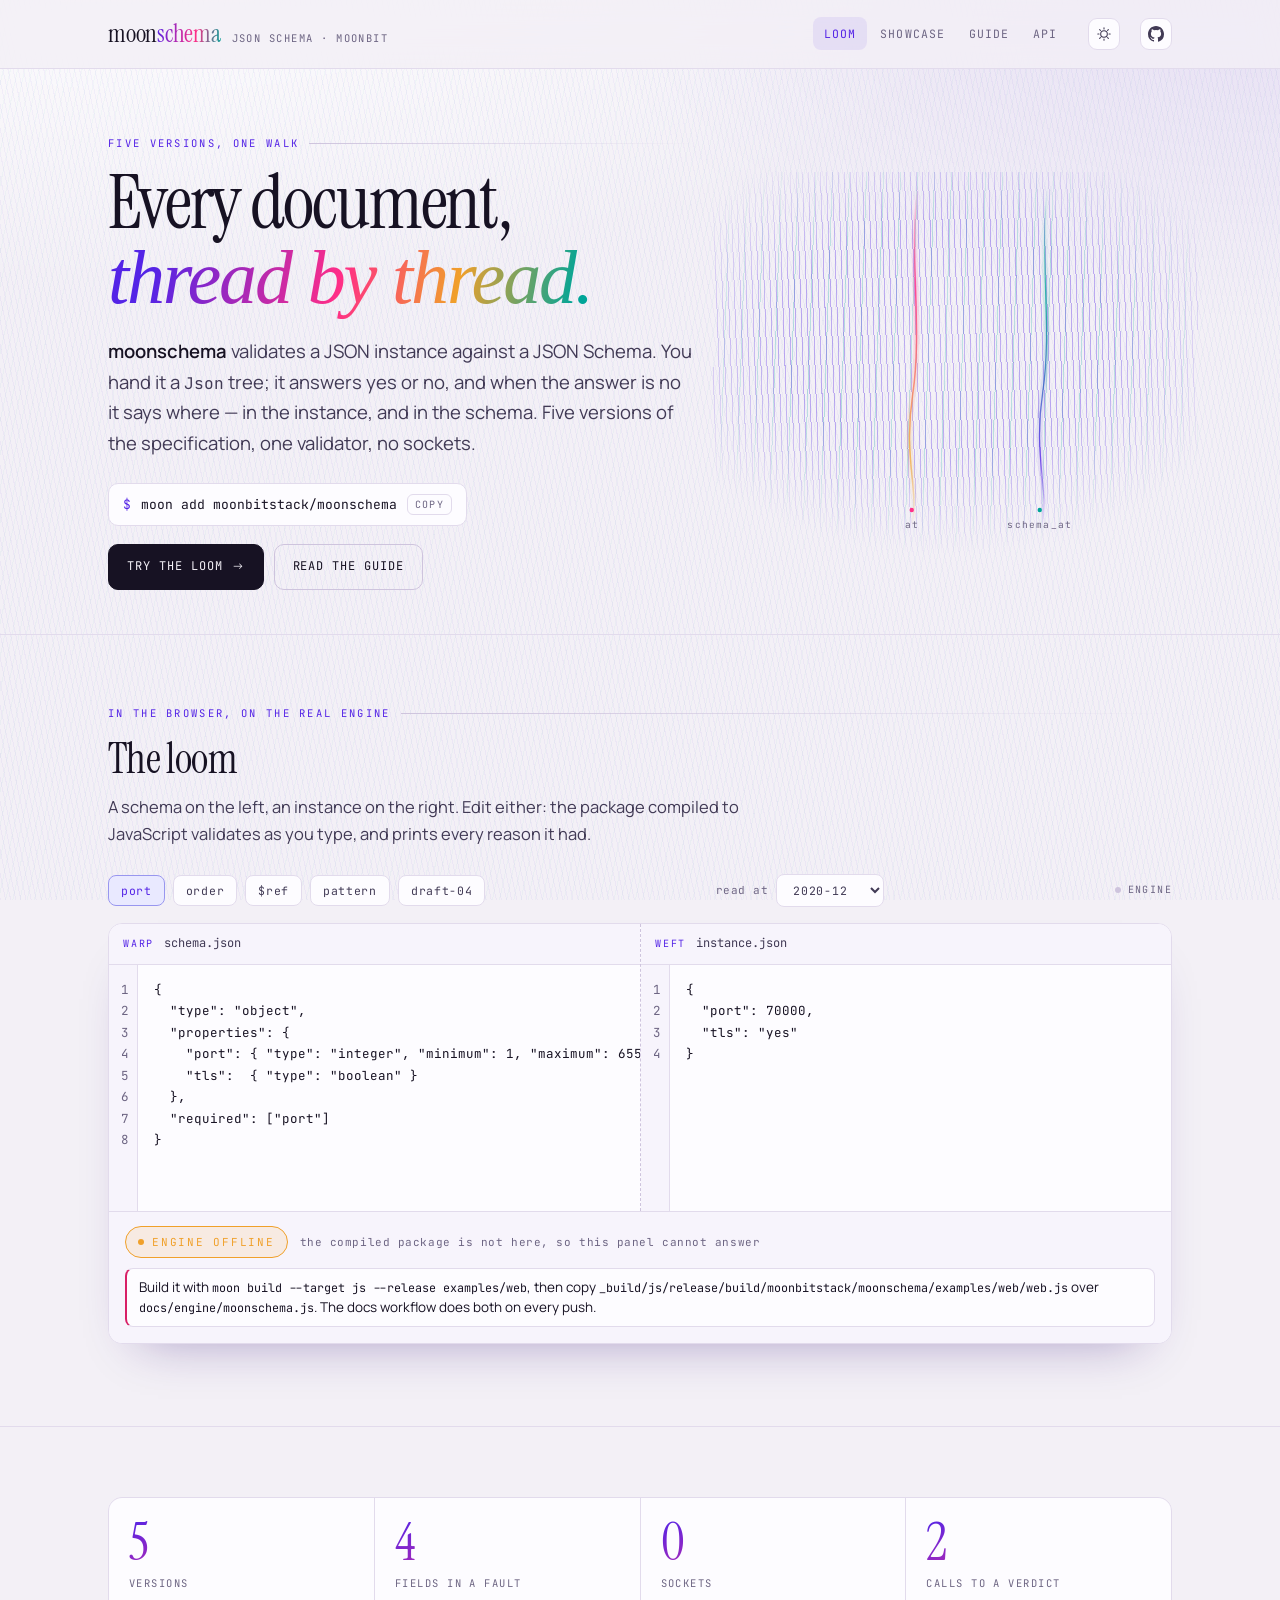
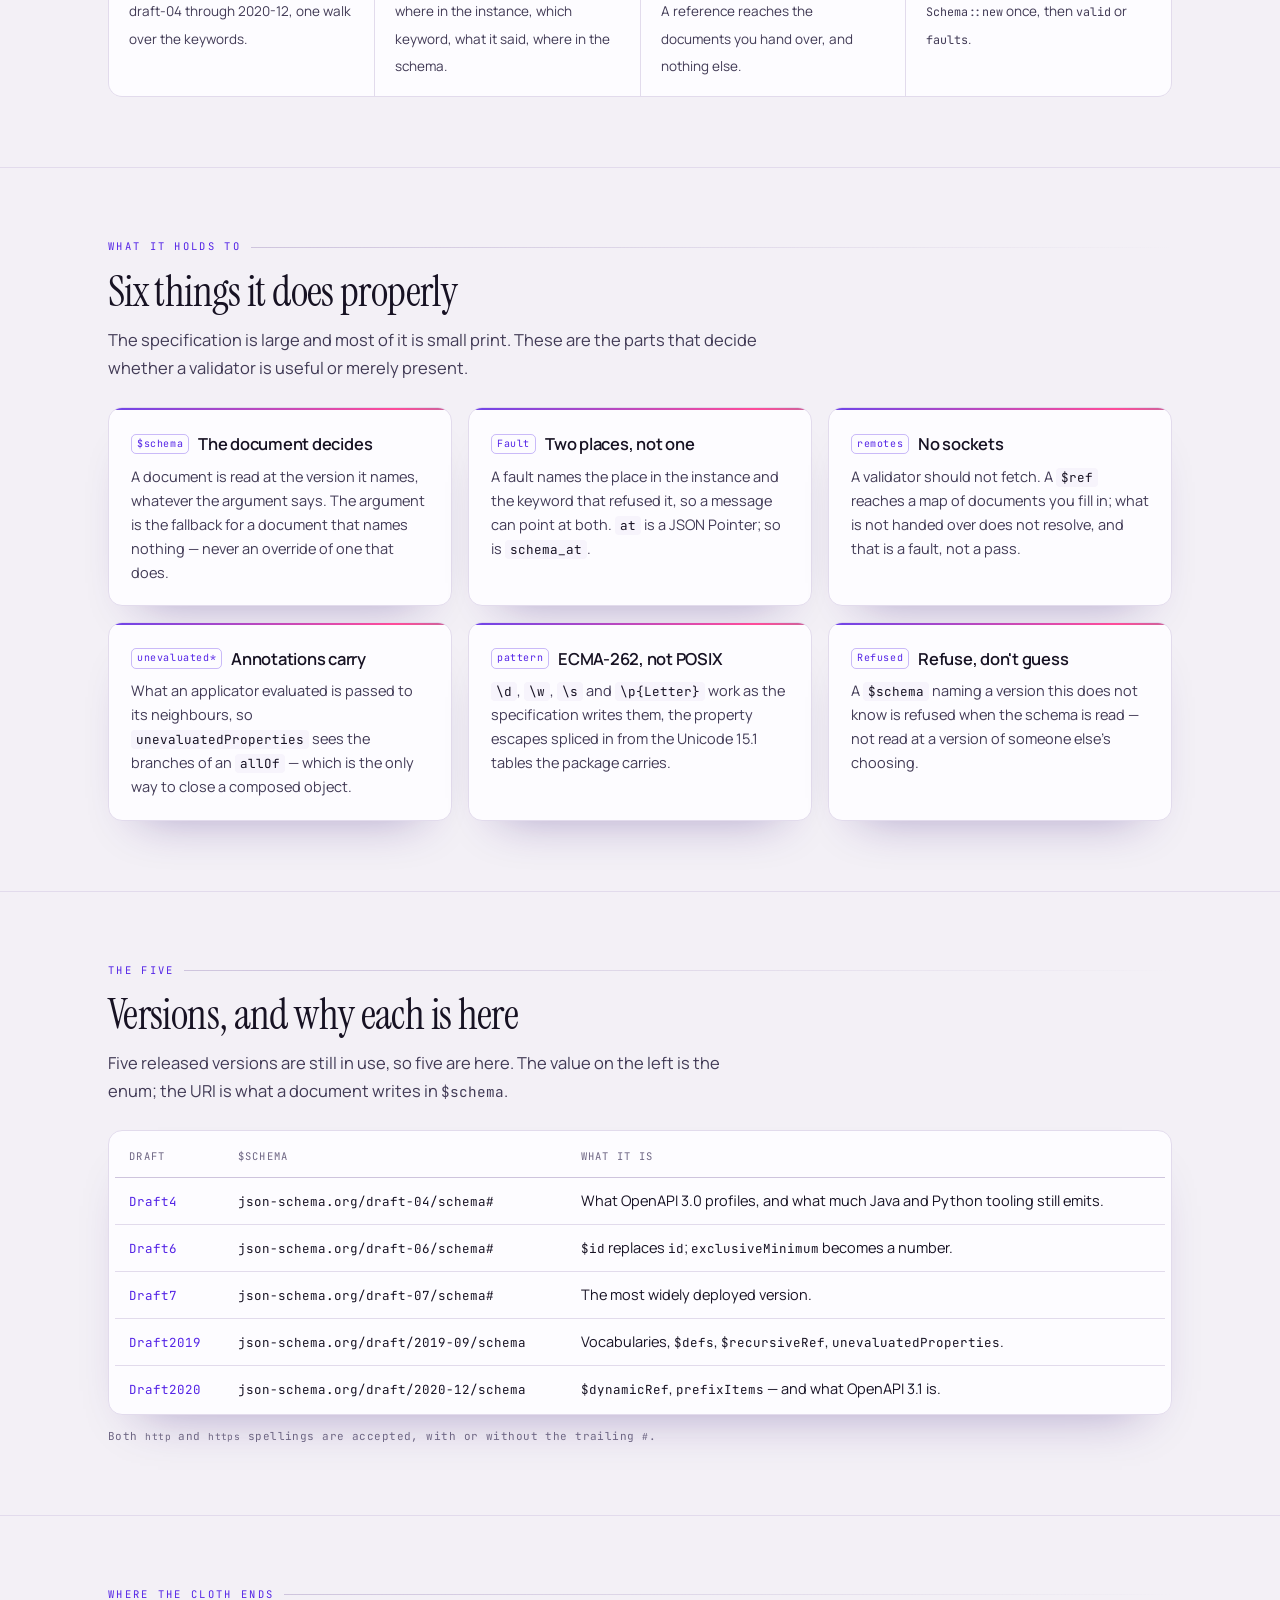
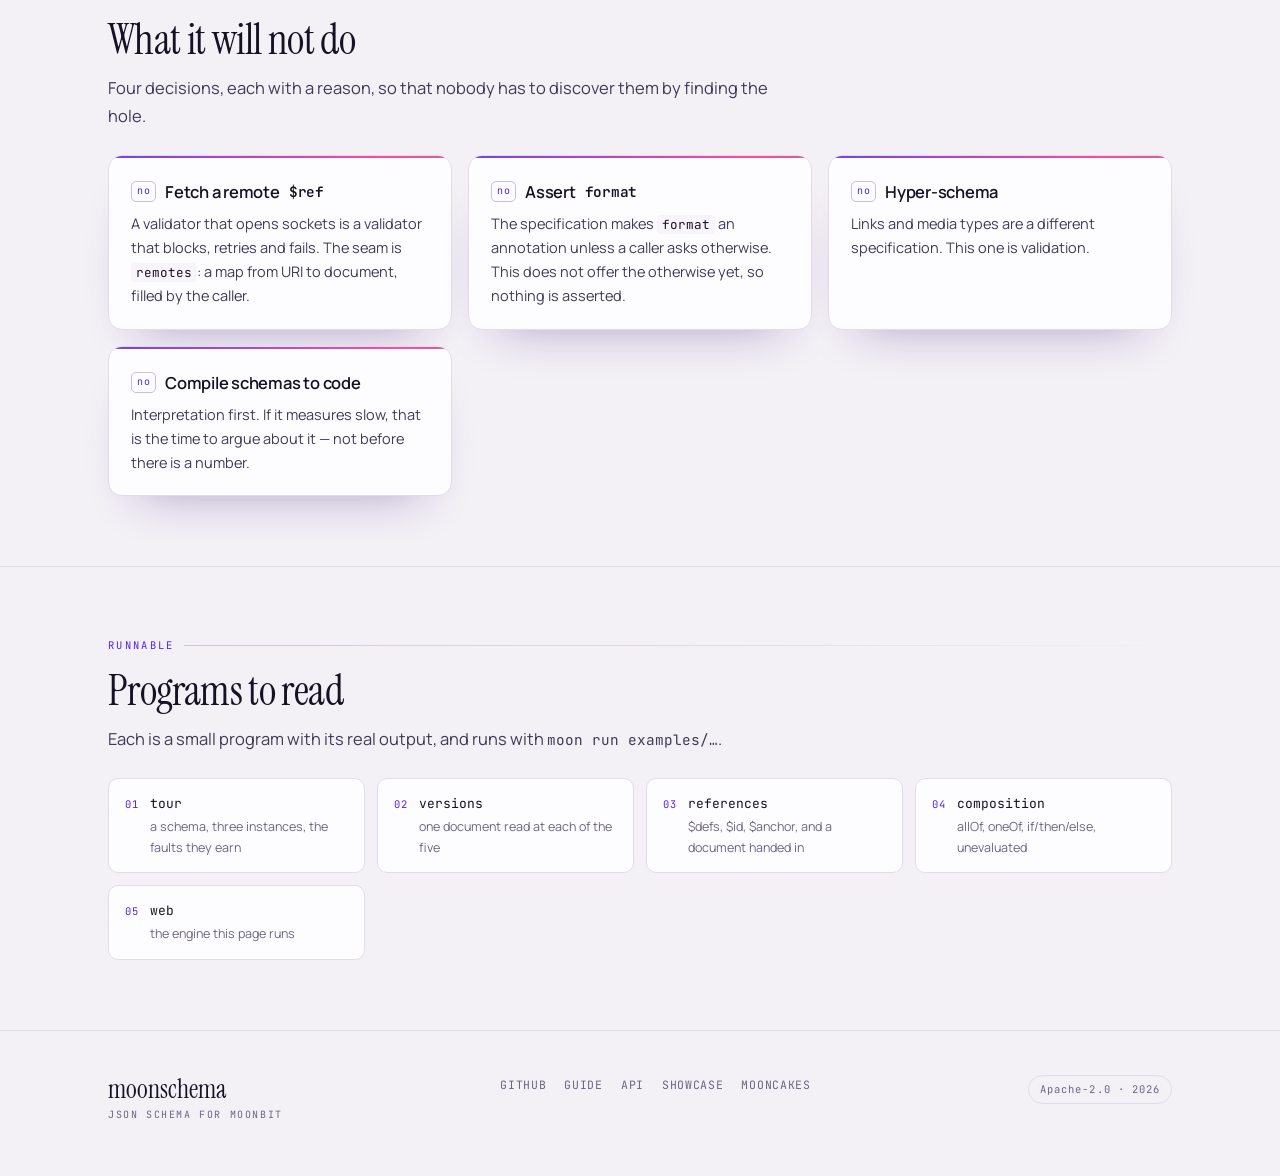
==== commit 5e8c9755: "docs(moonschema): a mark for the tab, so every page loads without a 404." ====
--- a/docs/index.html
+++ b/docs/index.html
@@ -8,6 +8,7 @@
 <link rel="preconnect" href="https://fonts.googleapis.com">
 <link rel="preconnect" href="https://fonts.gstatic.com" crossorigin>
 <link href="https://fonts.googleapis.com/css2?family=Instrument+Serif:ital@0;1&family=JetBrains+Mono:wght@400;500&family=Manrope:wght@400;500;600&display=swap" rel="stylesheet">
+<link rel="icon" href="assets/mark.svg" type="image/svg+xml">
 <link rel="stylesheet" href="assets/site.css">
 <script>try{const t=localStorage.getItem("moonschema-theme");if(t)document.documentElement.dataset.theme=t}catch{}</script>
 </head>
--- a/docs/assets/site.css
+++ b/docs/assets/site.css
@@ -1142,6 +1142,11 @@
   .hero{padding:40px 0 30px}
 }
 @media (width <= 640px){
+  /* the fault list stacks: the two pointers wrap under the message instead of
+     pushing the page wider than the screen */
+  .tm-list li{flex-wrap:wrap;row-gap:4px}
+  .tm-list .t{flex:1 1 auto;white-space:normal}
+  .tm-list .p{margin-left:0;flex-basis:100%;white-space:normal;font-size:10.5px}
   .bar{flex-wrap:wrap;row-gap:9px}
   nav.top{order:3;width:100%;justify-content:space-between;border-top:1px solid var(--thread);padding-top:9px}
   nav.top a{flex:1;text-align:center;font-size:10.5px;padding:6px 4px}
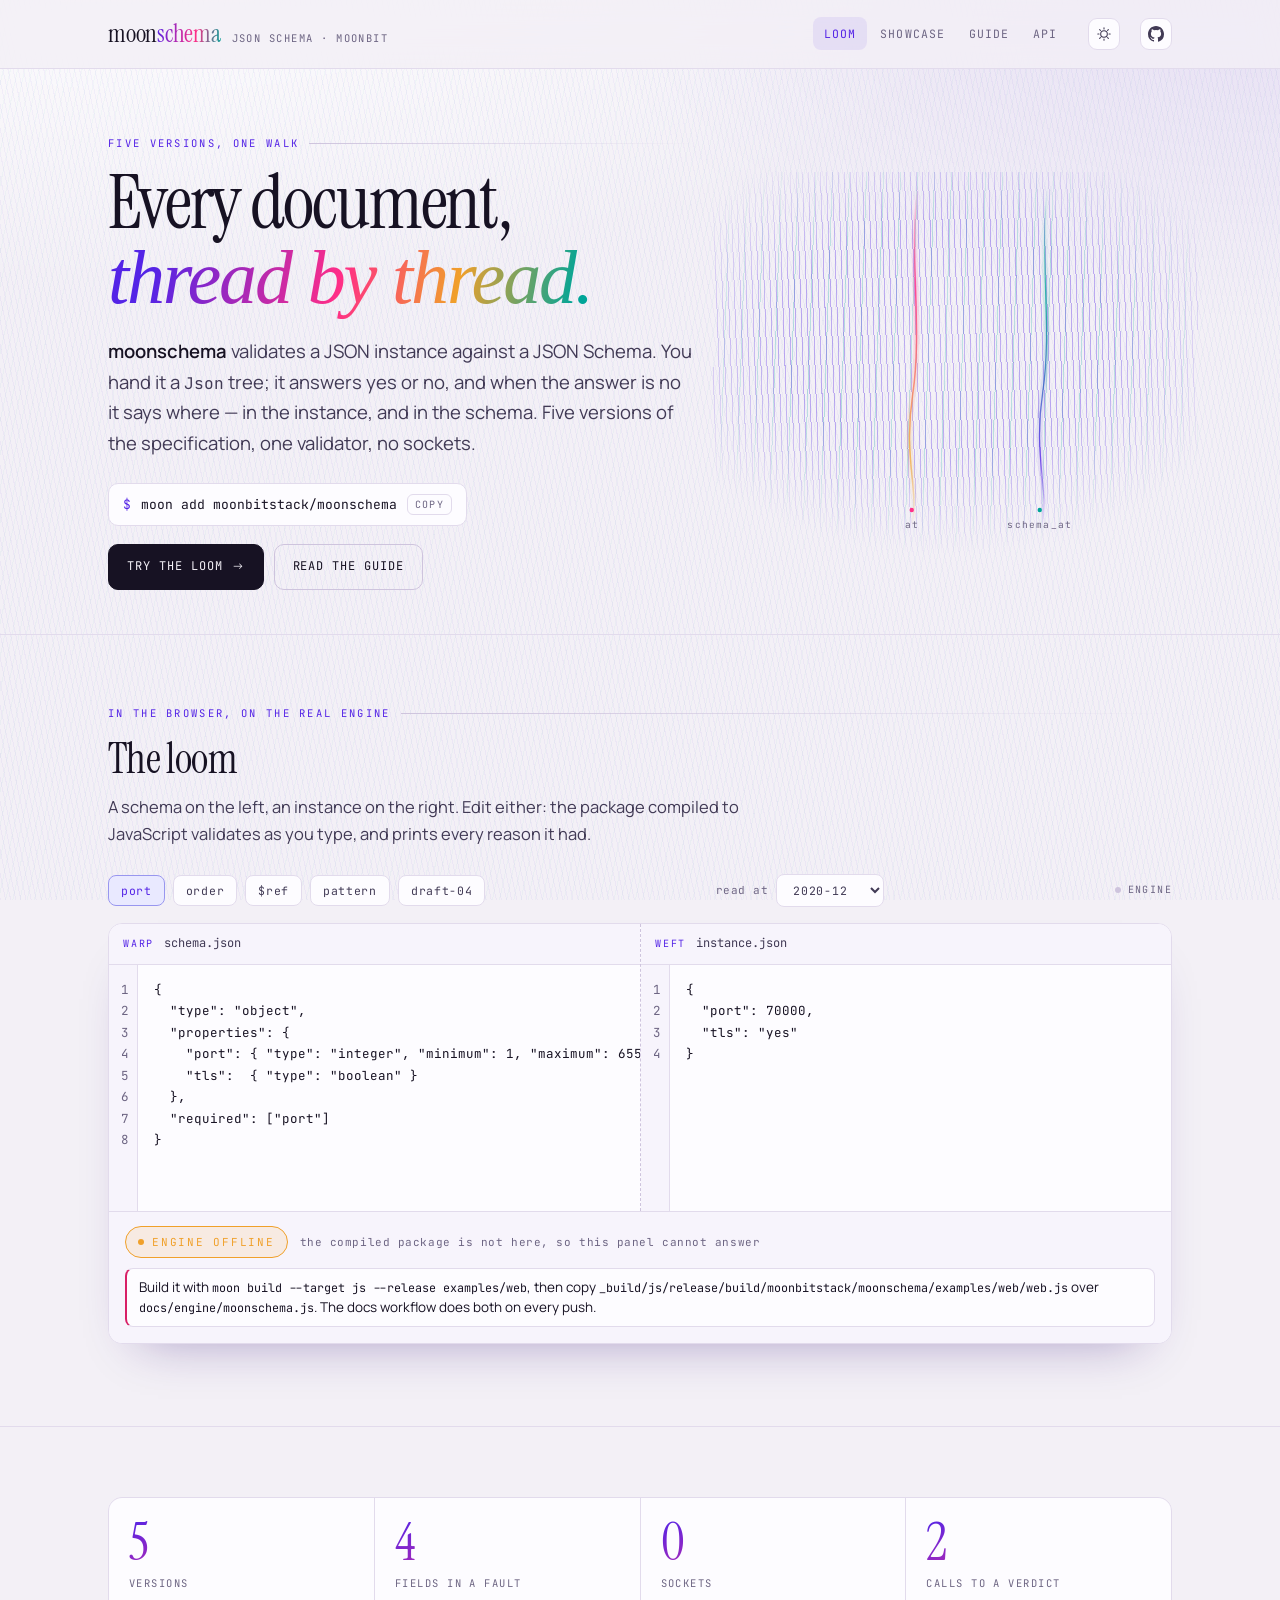
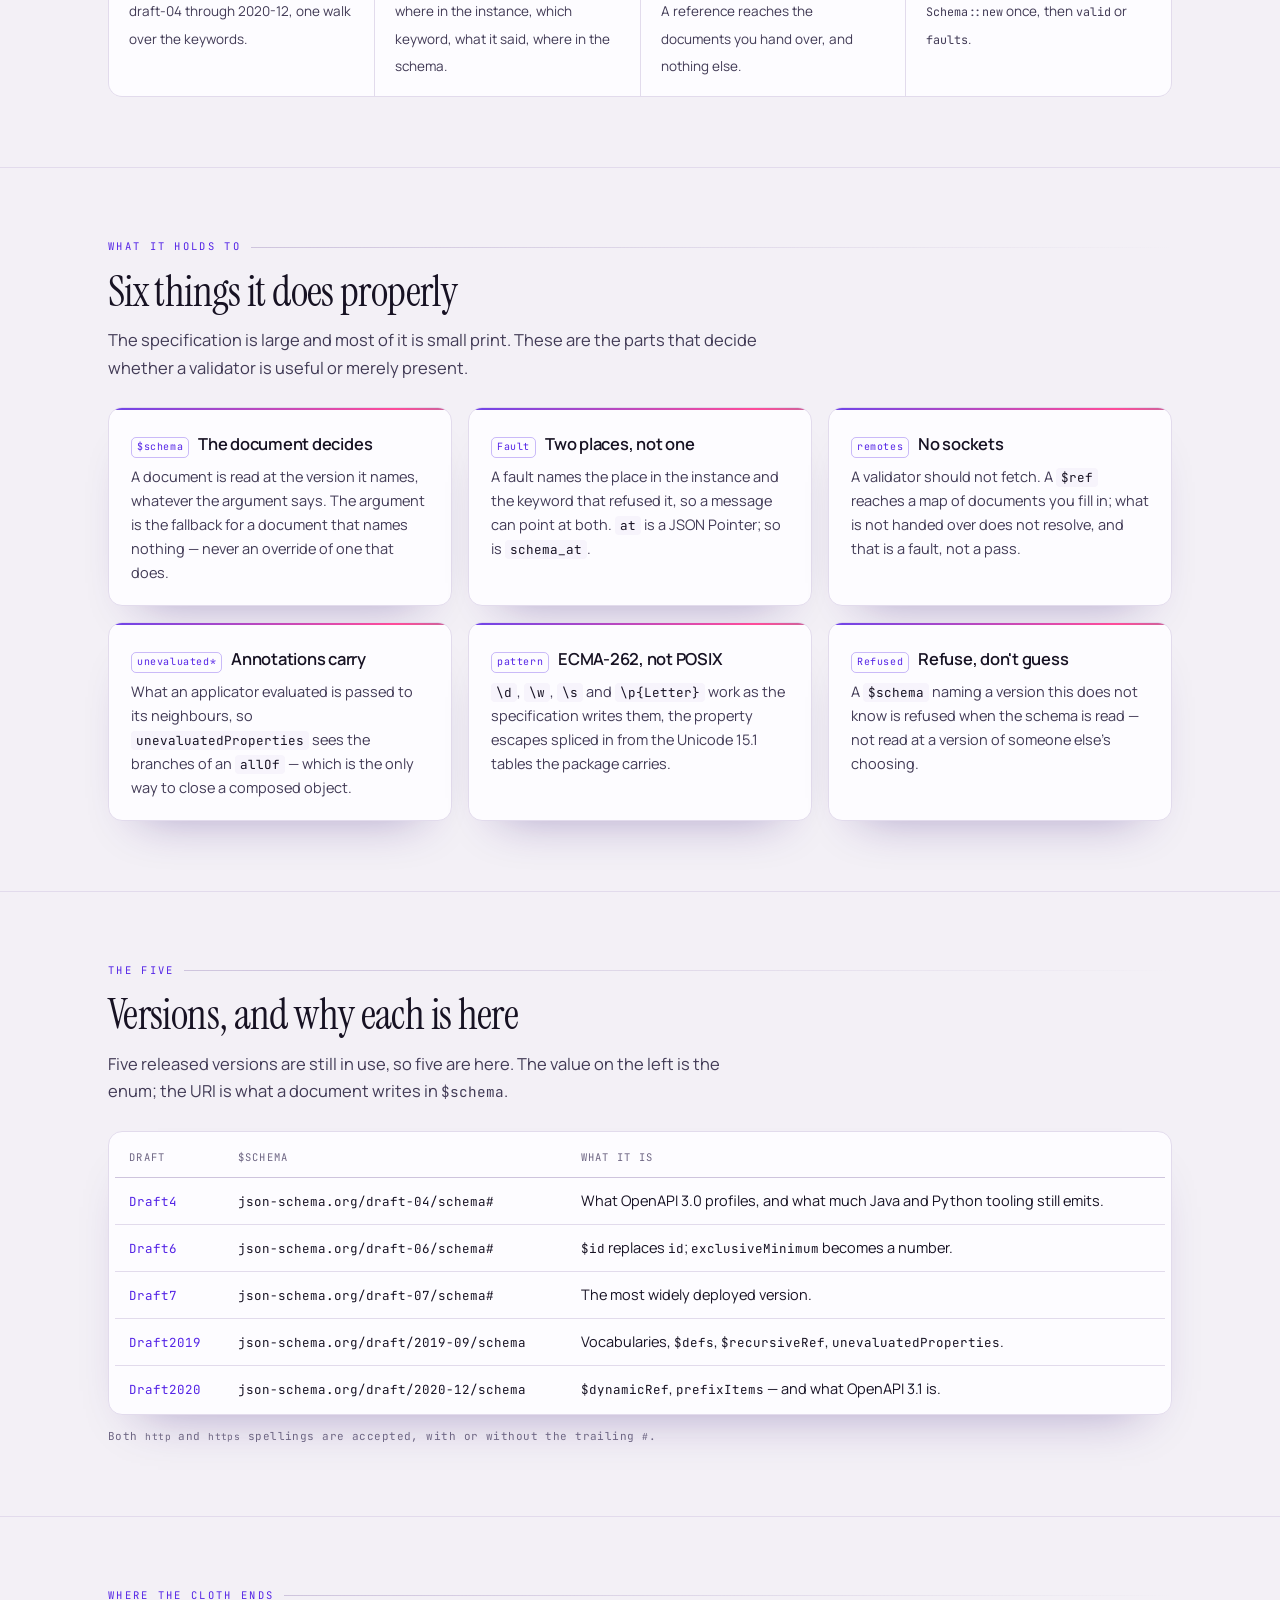
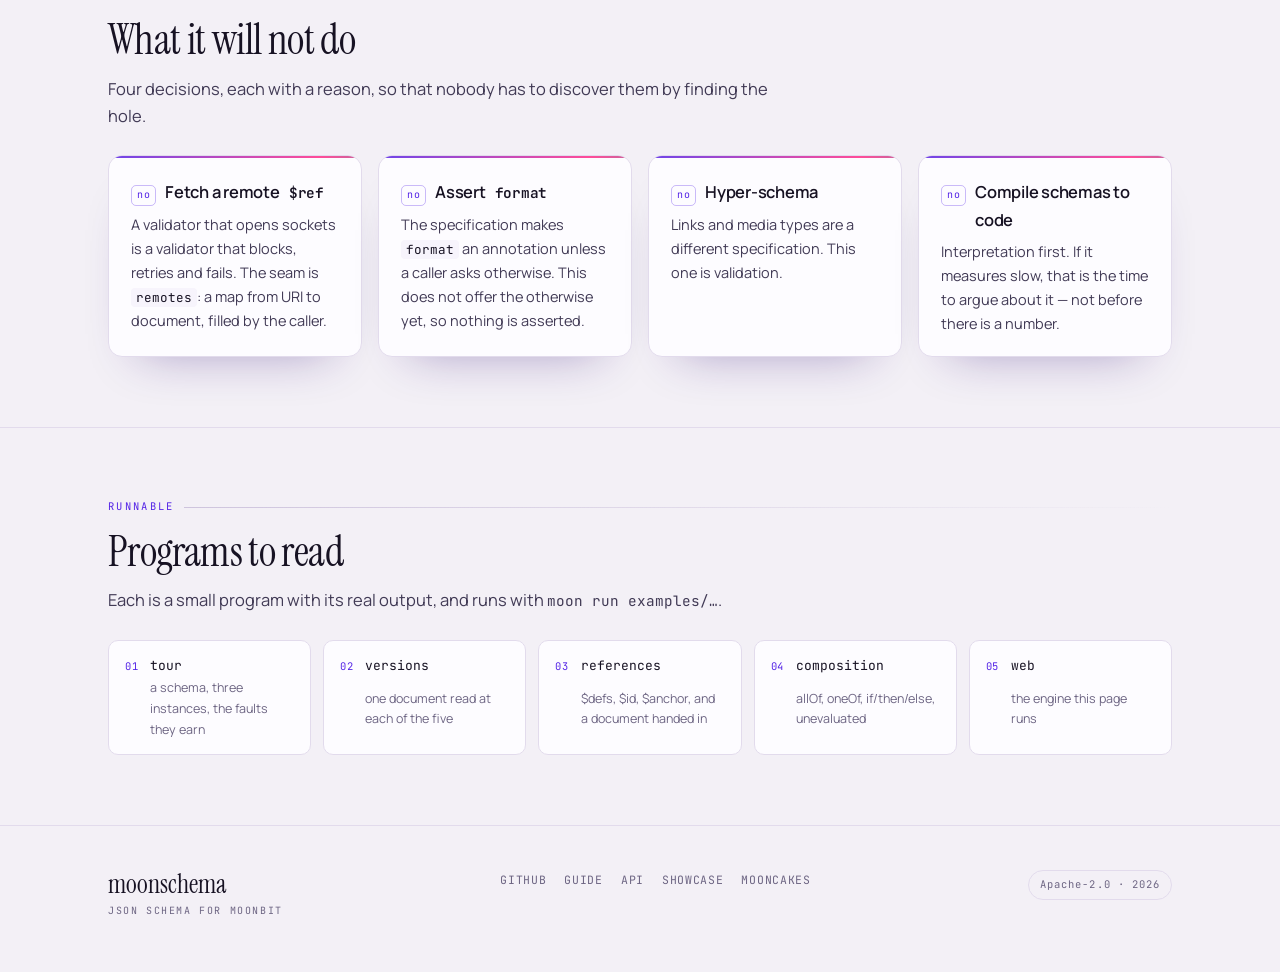
==== commit bbfa6654: "docs(moonschema): four cards on one row, five examples on one row, and card titles that sit on the b" ====
--- a/docs/index.html
+++ b/docs/index.html
@@ -289,7 +289,7 @@
         Four decisions, each with a reason, so that nobody has to discover them by finding the
         hole.
       </p>
-      <div class="cards">
+      <div class="cards four">
         <article class="card" data-reveal>
           <h3><span class="k">no</span> Fetch a remote <code>$ref</code></h3>
           <p>A validator that opens sockets is a validator that blocks, retries and fails. The seam is <code>remotes</code>: a map from URI to document, filled by the caller.</p>
--- a/docs/assets/site.css
+++ b/docs/assets/site.css
@@ -606,6 +606,10 @@
 /* ---------------------------------------------------------------- card grid */
 
 .cards{display:grid;grid-template-columns:repeat(auto-fit,minmax(300px,1fr));gap:16px}
+/* four of a kind: one row on a wide screen, two by two below it */
+.cards.four{grid-template-columns:repeat(auto-fit,minmax(232px,1fr))}
+/* four of a kind: one row on a wide screen, two by two below it */
+.cards.four{grid-template-columns:repeat(auto-fit,minmax(232px,1fr))}
 .card{
   position:relative;
   border:1px solid var(--thread);
@@ -649,7 +653,7 @@
   from{background-position:0 0}
   to{background-position:220% 0}
 }
-.card h3{font-family:var(--sans);font-size:16.5px;font-weight:600;margin:0 0 7px;display:flex;align-items:center;gap:9px}
+.card h3{font-family:var(--sans);font-size:16.5px;font-weight:600;margin:0 0 7px;display:flex;align-items:baseline;gap:9px}
 .card h3 .k{
   font-family:var(--mono);
   font-size:10px;
@@ -964,7 +968,7 @@
 
 /* ------------------------------------------------------------------ examples */
 
-.examples{display:grid;grid-template-columns:repeat(auto-fit,minmax(228px,1fr));gap:12px}
+.examples{display:grid;grid-template-columns:repeat(auto-fit,minmax(196px,1fr));gap:12px}
 .example{
   display:grid;
   grid-template-columns:auto 1fr;
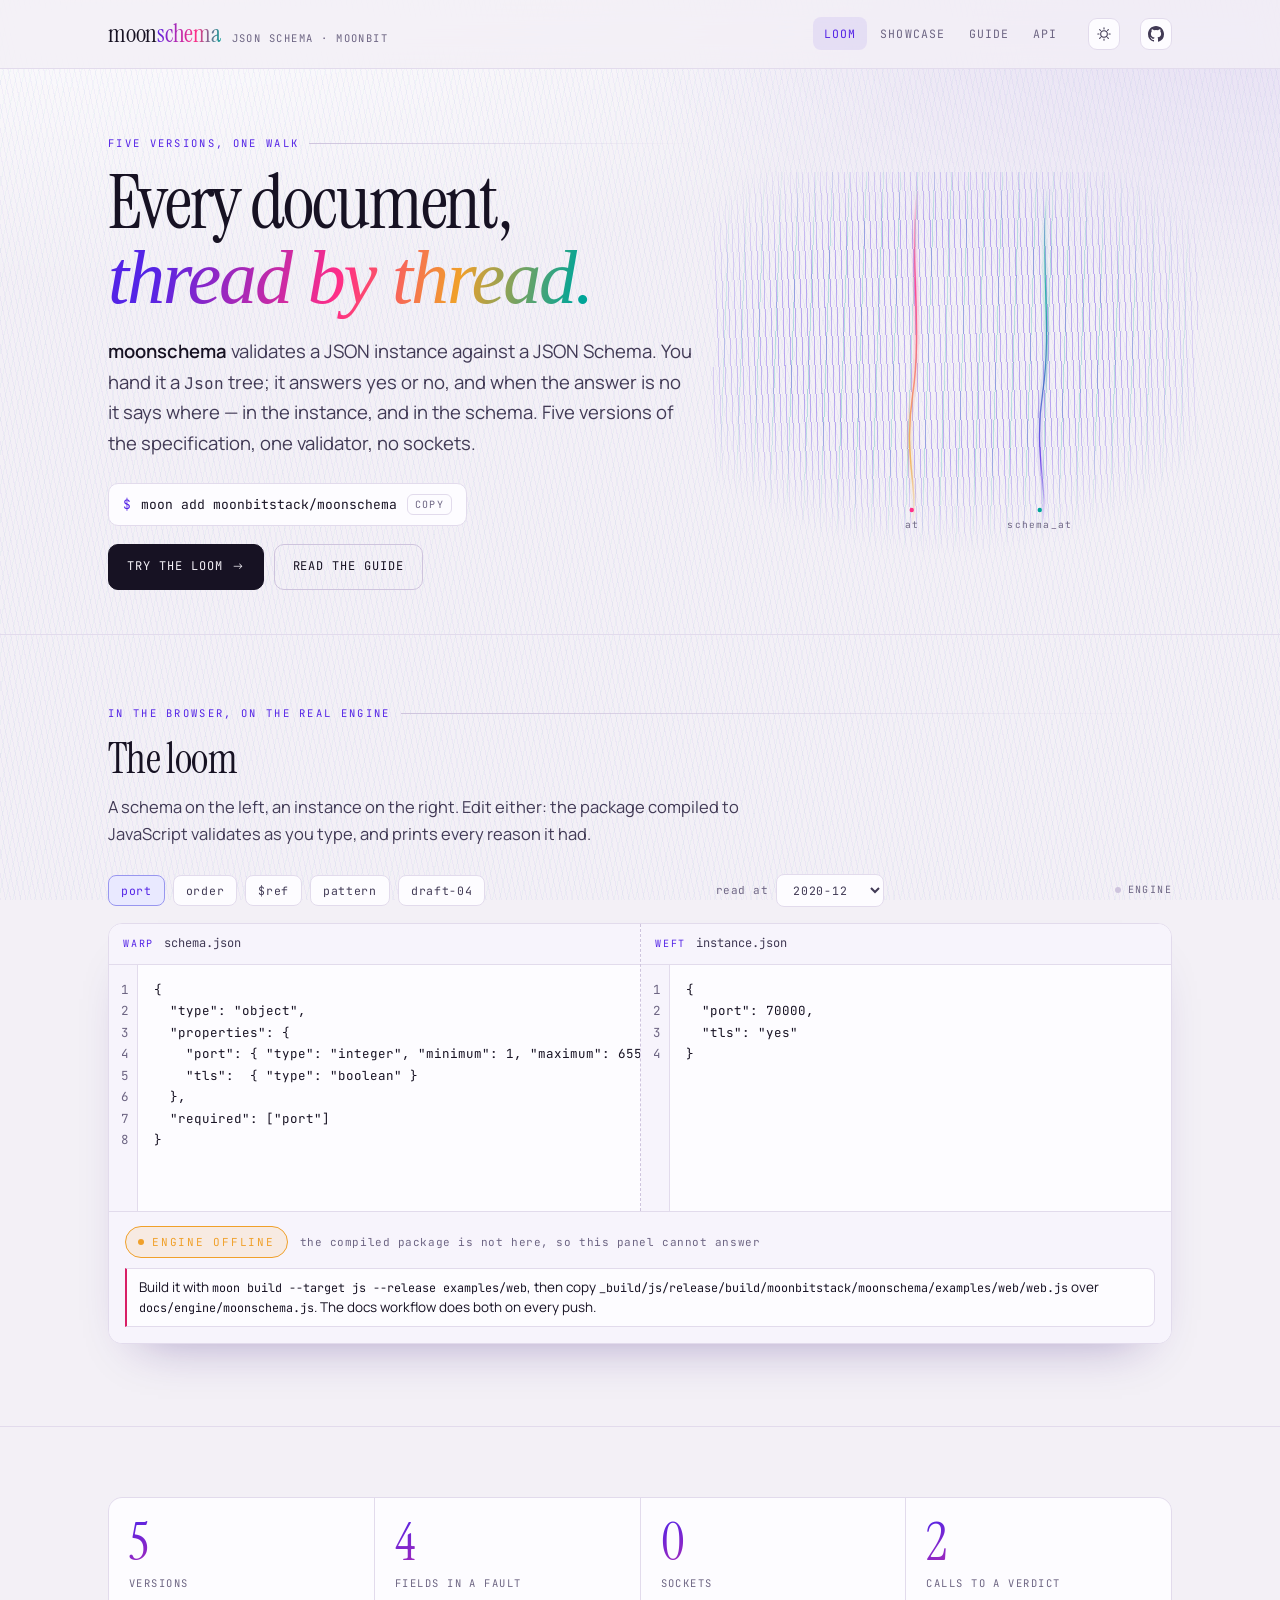
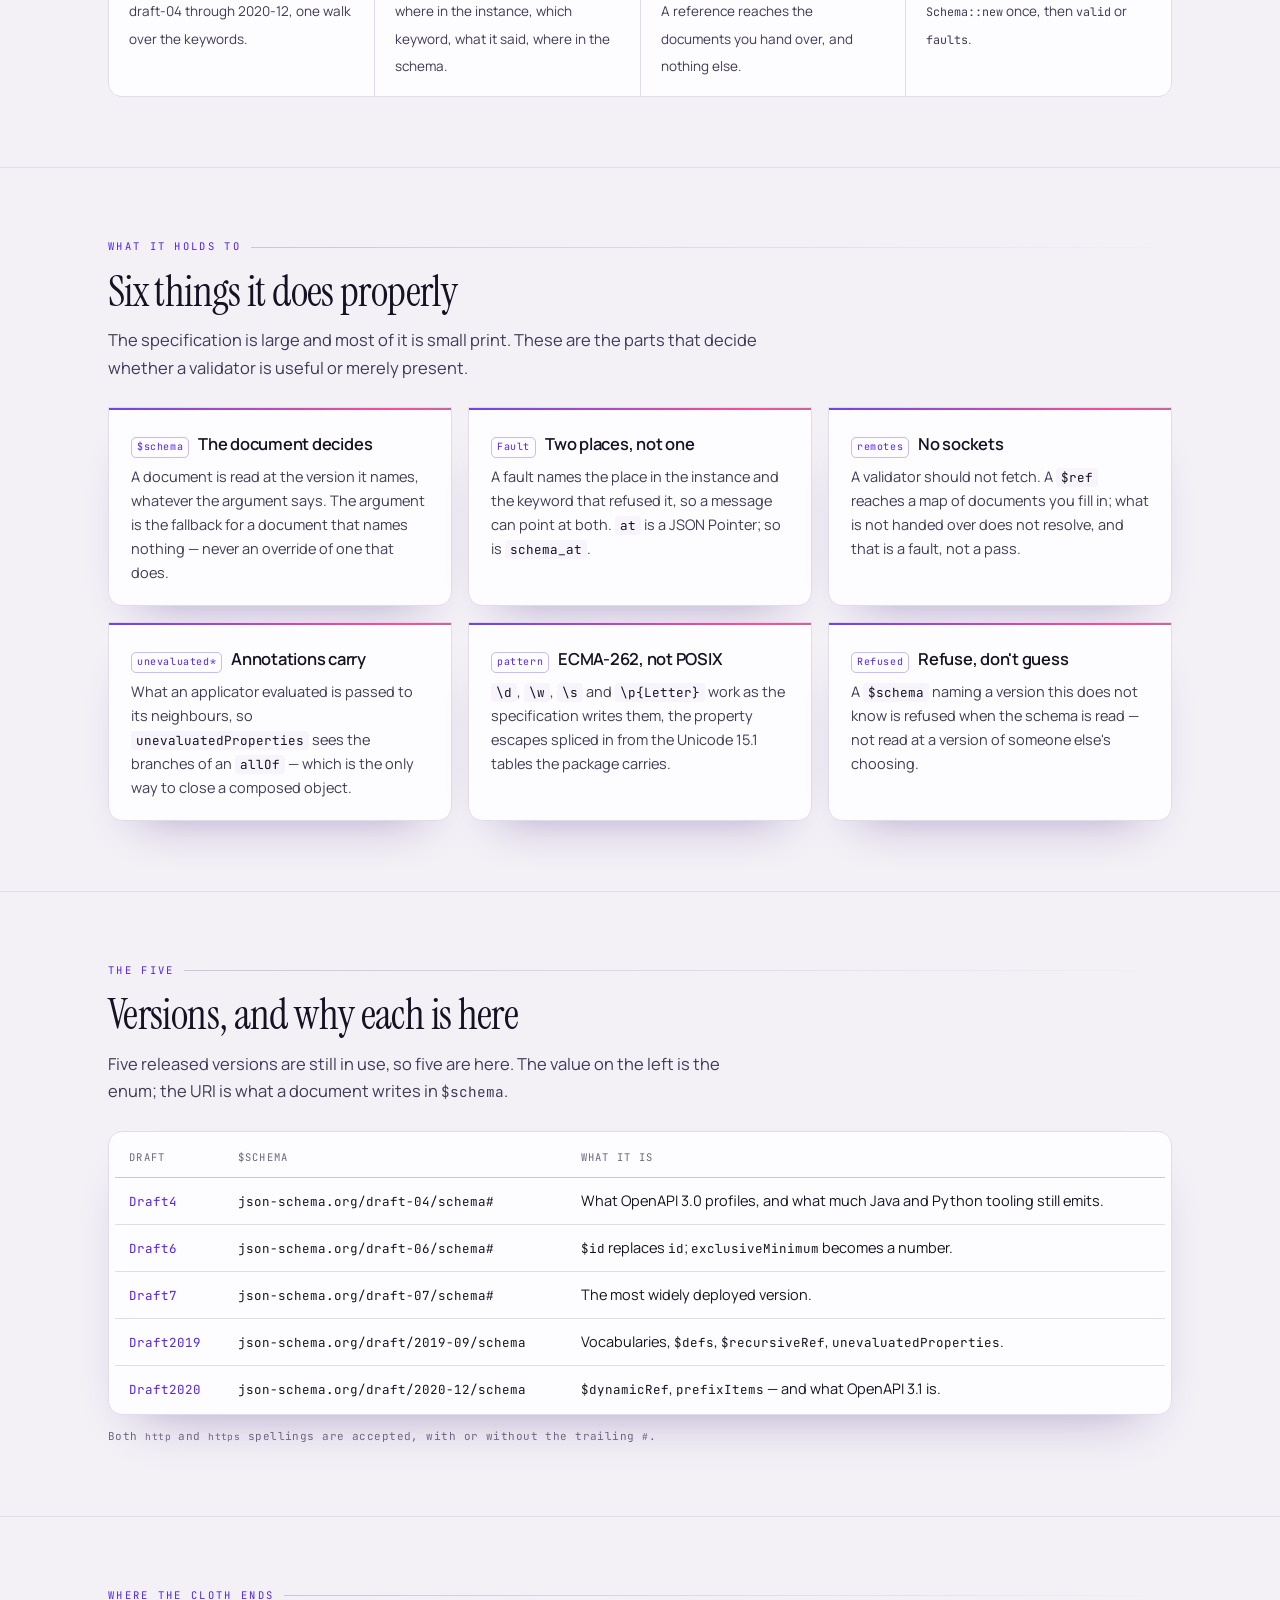
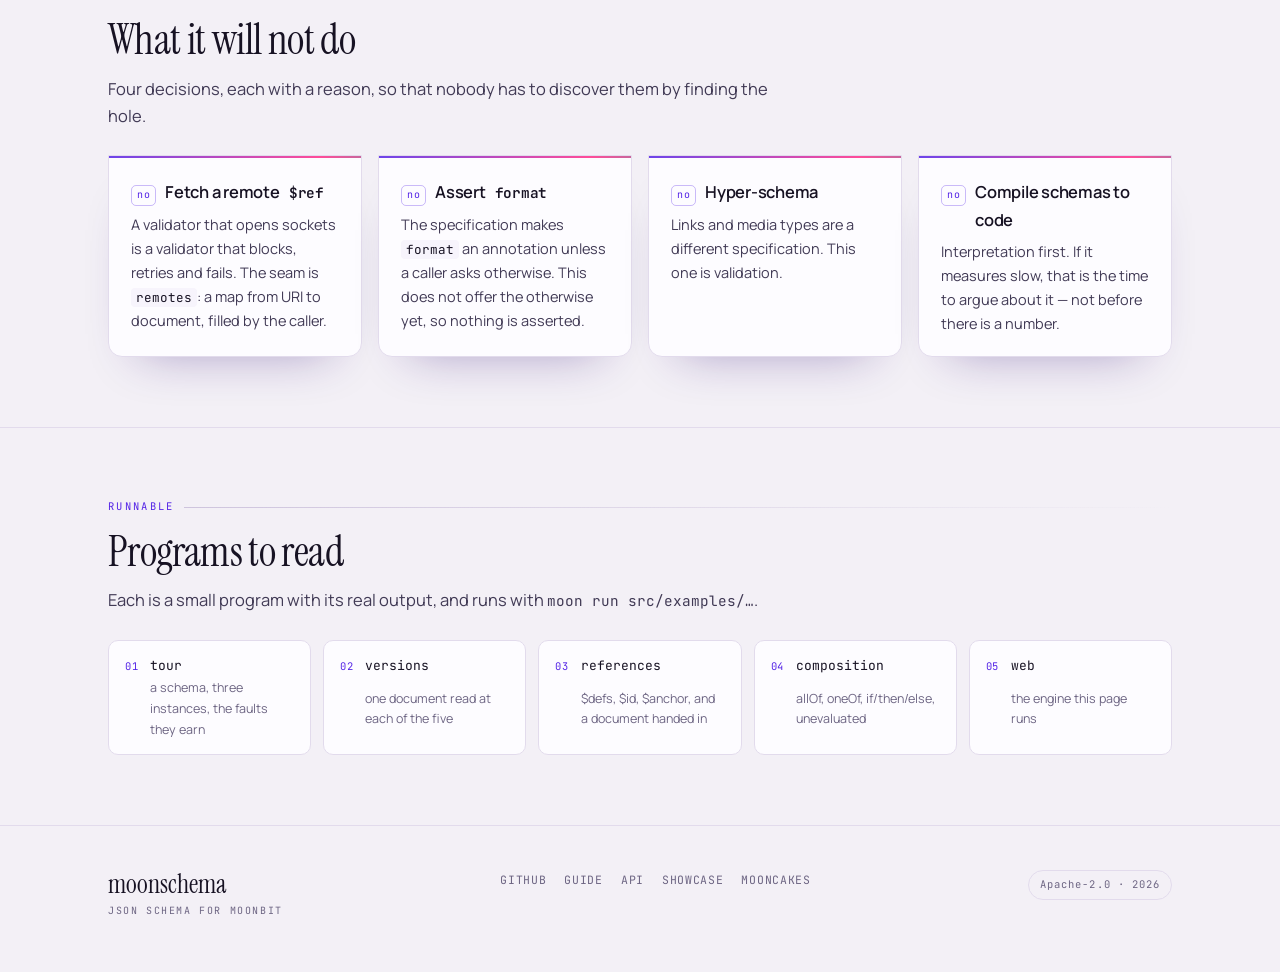
==== commit f5dbb1c9: "chore(moonschema): sources under src, examples in CI, plain .gitignore. Signed-off-by: Leo Cheng (he" ====
--- a/docs/index.html
+++ b/docs/index.html
@@ -135,7 +135,7 @@
         </div>
         <div class="verdict" style="grid-column:1/-1">
           <div class="verdict-head">
-            <span class="said pass" id="said"><span></span>valid</span>
+            <span class="said" id="said"><span></span>checking…</span>
             <span class="meta" id="meta"></span>
           </div>
           <ul class="faults" id="fault-list"></ul>
@@ -315,26 +315,26 @@
       <p class="eyebrow">Runnable</p>
       <h2 class="display">Programs to read</h2>
       <p class="sec-intro">
-        Each is a small program with its real output, and runs with <code>moon run examples/…</code>.
+        Each is a small program with its real output, and runs with <code>moon run src/examples/…</code>.
       </p>
       <div class="examples">
-        <a class="example" href="https://github.com/moonbitstack/moonschema/tree/master/examples/tour">
+        <a class="example" href="https://github.com/moonbitstack/moonschema/tree/master/src/examples/tour">
           <span class="num">01</span><span class="nm">tour</span>
           <span class="why">a schema, three instances, the faults they earn</span>
         </a>
-        <a class="example" href="https://github.com/moonbitstack/moonschema/tree/master/examples/versions">
+        <a class="example" href="https://github.com/moonbitstack/moonschema/tree/master/src/examples/versions">
           <span class="num">02</span><span class="nm">versions</span>
           <span class="why">one document read at each of the five</span>
         </a>
-        <a class="example" href="https://github.com/moonbitstack/moonschema/tree/master/examples/references">
+        <a class="example" href="https://github.com/moonbitstack/moonschema/tree/master/src/examples/references">
           <span class="num">03</span><span class="nm">references</span>
           <span class="why">$defs, $id, $anchor, and a document handed in</span>
         </a>
-        <a class="example" href="https://github.com/moonbitstack/moonschema/tree/master/examples/composition">
+        <a class="example" href="https://github.com/moonbitstack/moonschema/tree/master/src/examples/composition">
           <span class="num">04</span><span class="nm">composition</span>
           <span class="why">allOf, oneOf, if/then/else, unevaluated</span>
         </a>
-        <a class="example" href="https://github.com/moonbitstack/moonschema/tree/master/examples/web">
+        <a class="example" href="https://github.com/moonbitstack/moonschema/tree/master/src/examples/web">
           <span class="num">05</span><span class="nm">web</span>
           <span class="why">the engine this page runs</span>
         </a>
--- a/docs/assets/site.css
+++ b/docs/assets/site.css
@@ -135,6 +135,35 @@
 ::-webkit-scrollbar-thumb:hover{background:linear-gradient(160deg,var(--violet-deep),var(--rose))}
 ::-webkit-scrollbar-button{display:none}
 ::-webkit-scrollbar-corner{background:transparent}
+/* Inside the page a scrollbar is furniture, not decoration: the loud one is the
+   page's own, and a second one beside a list of contents competes with the
+   coloured edges the design uses on purpose. */
+.toc::-webkit-scrollbar,
+.pane textarea::-webkit-scrollbar,
+.sig::-webkit-scrollbar,
+.table-cloth::-webkit-scrollbar,
+.figure::-webkit-scrollbar{width:10px;height:10px}
+.toc::-webkit-scrollbar-track,
+.pane textarea::-webkit-scrollbar-track,
+.sig::-webkit-scrollbar-track,
+.table-cloth::-webkit-scrollbar-track,
+.figure::-webkit-scrollbar-track{background:transparent}
+.toc::-webkit-scrollbar-thumb,
+.pane textarea::-webkit-scrollbar-thumb,
+.sig::-webkit-scrollbar-thumb,
+.table-cloth::-webkit-scrollbar-thumb,
+.figure::-webkit-scrollbar-thumb{
+  background:var(--thread-2);
+  border:3px solid transparent;
+  background-clip:content-box;
+  border-radius:10px;
+}
+.toc::-webkit-scrollbar-thumb:hover,
+.pane textarea::-webkit-scrollbar-thumb:hover,
+.sig::-webkit-scrollbar-thumb:hover,
+.table-cloth::-webkit-scrollbar-thumb:hover,
+.figure::-webkit-scrollbar-thumb:hover{background:var(--ink-3);background-clip:content-box}
+
 pre::-webkit-scrollbar{height:10px;width:10px}
 pre::-webkit-scrollbar-track{background:transparent}
 pre::-webkit-scrollbar-thumb{
@@ -528,7 +557,8 @@
   padding:9px 12px;
   border:1px solid var(--thread);
   border-left:2px solid var(--fail);
-  border-radius:8px;
+  /* the bar is on the left, so the two corners on that side stay square */
+  border-radius:0 8px 8px 0;
   background:var(--cloth);
   animation:slide-in .26s ease both;
 }
@@ -613,7 +643,8 @@
 .card{
   position:relative;
   border:1px solid var(--thread);
-  border-radius:var(--r);
+  /* the selvedge runs along the top, so the top two corners are square */
+  border-radius:0 0 var(--r) var(--r);
   background:var(--cloth);
   padding:22px 22px 20px;
   overflow:hidden;
@@ -733,6 +764,8 @@
   color:var(--ink-2);
   border-color:var(--thread);
   border-left:2px solid var(--pass);
+  /* square on the side the bar is on; rounded everywhere else */
+  border-radius:0 12px 12px 0;
   font-size:12.5px;
   padding:30px 16px 12px;
   position:relative;
@@ -1024,7 +1057,7 @@
 
 .api-band{
   border:1px solid var(--thread);
-  border-radius:var(--r);
+  border-radius:0 0 var(--r) var(--r);
   background:var(--cloth);
   box-shadow:var(--shadow);
   padding:20px 22px;
@@ -1165,3 +1198,5 @@
   .foot{flex-direction:column;gap:18px}
   .loom-hint{display:none}
 }
+
+html, button, input, textarea, select { font-variant-ligatures: no-contextual; }
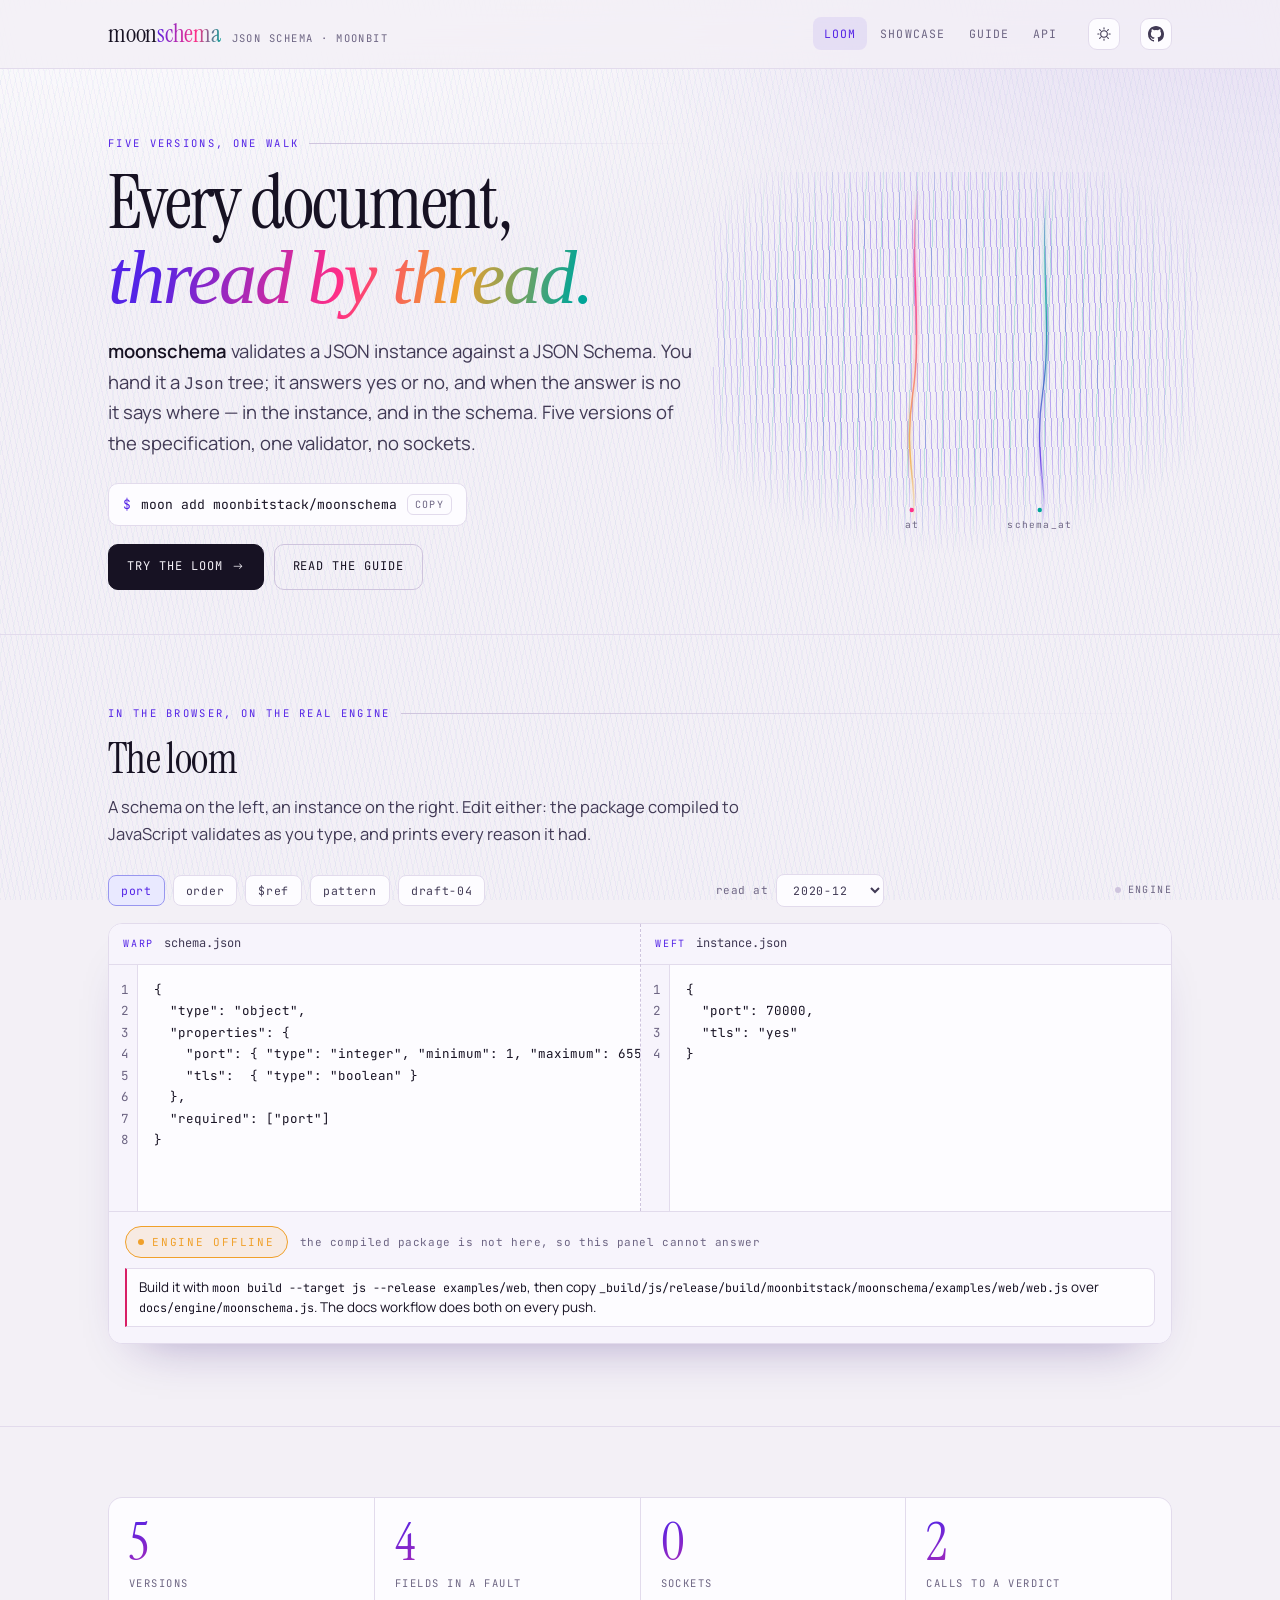
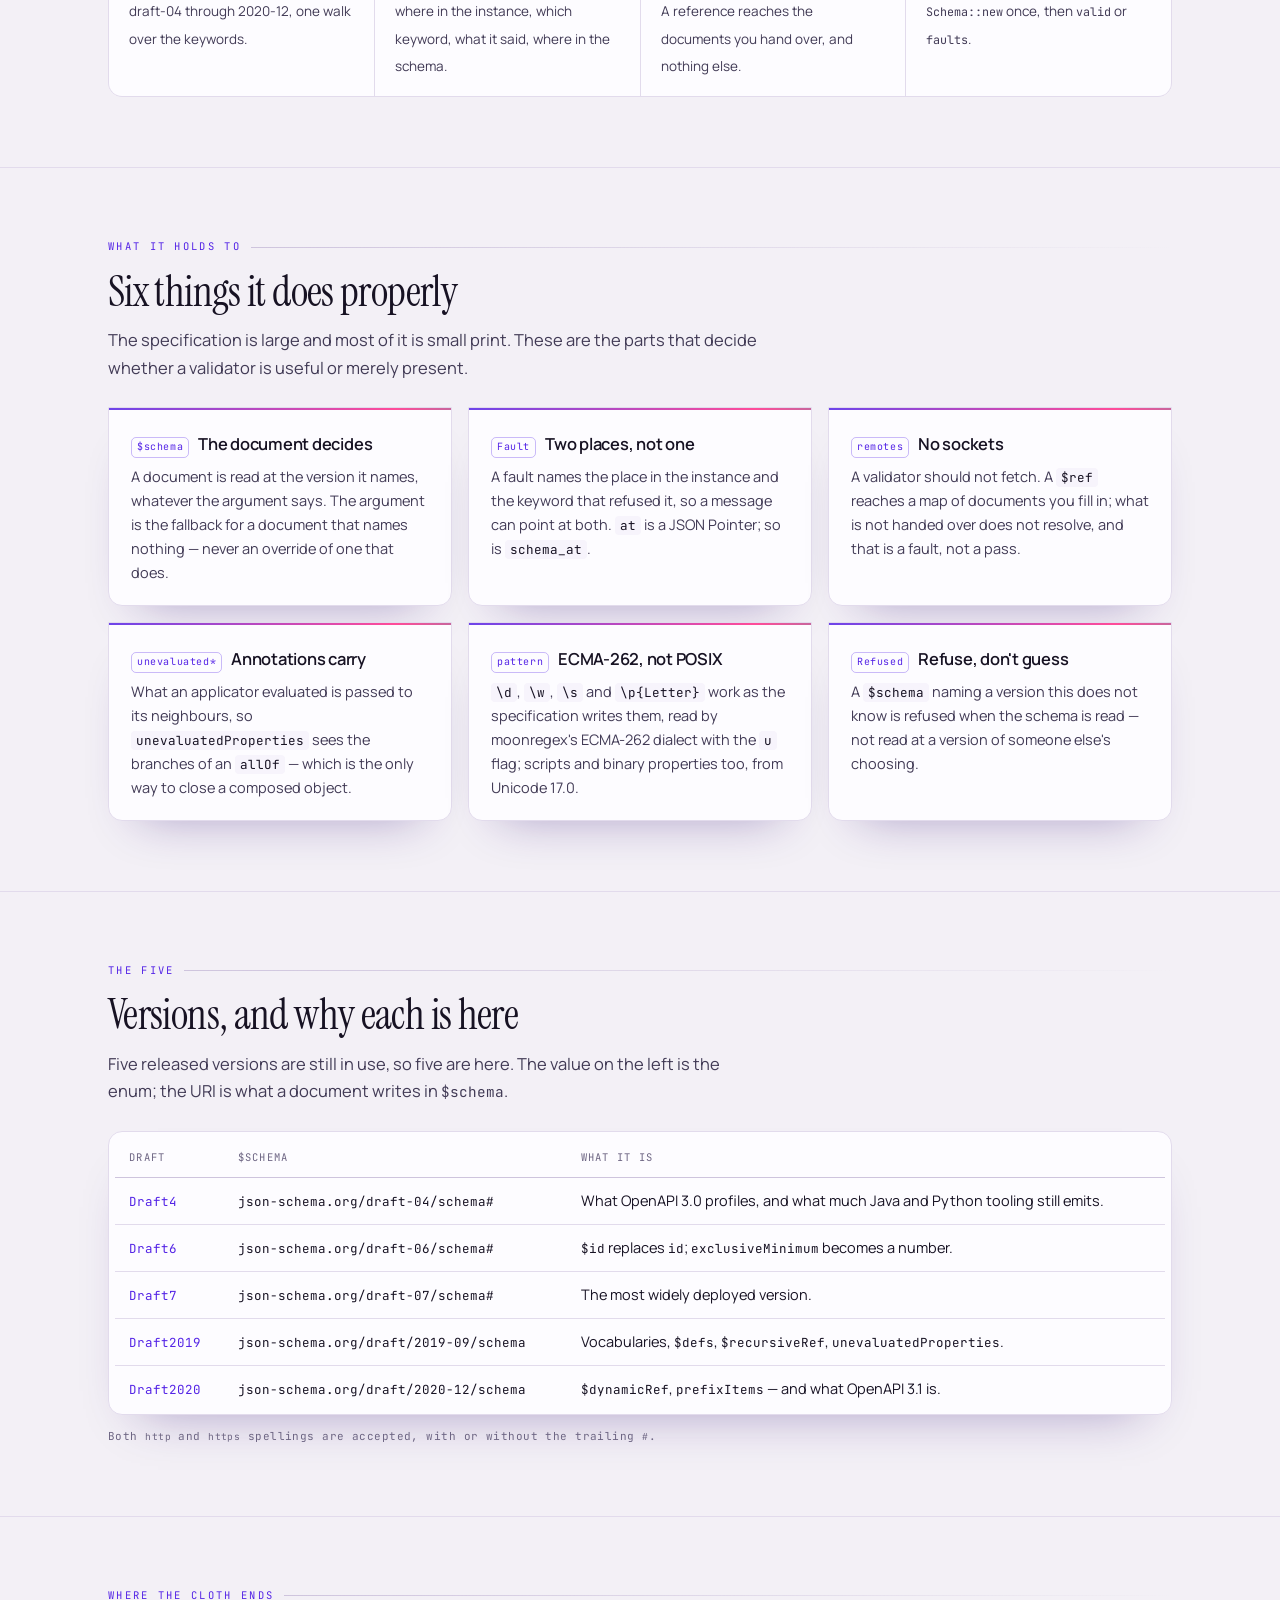
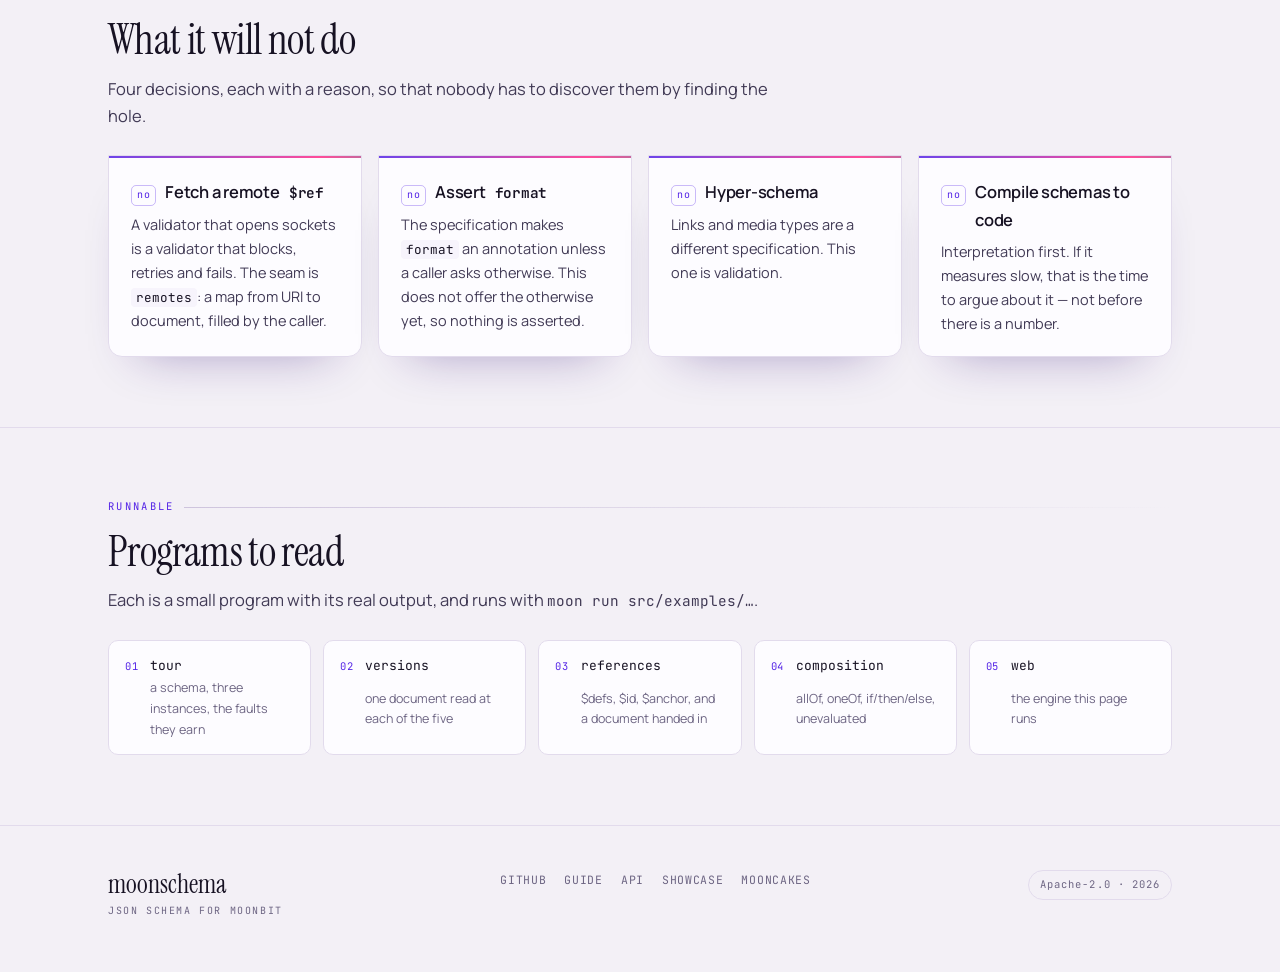
==== commit ff5b188d: "fix(moonschema): patterns are read by moonregex's ECMA-262 dialect with u, so scripts and binary pro" ====
--- a/docs/index.html
+++ b/docs/index.html
@@ -10,6 +10,7 @@
 <link href="https://fonts.googleapis.com/css2?family=Instrument+Serif:ital@0;1&family=JetBrains+Mono:wght@400;500&family=Manrope:wght@400;500;600&display=swap" rel="stylesheet">
 <link rel="icon" href="assets/mark.svg" type="image/svg+xml">
 <link rel="stylesheet" href="assets/site.css">
+<script type="module" src="assets/scrollbar.js"></script>
 <script>try{const t=localStorage.getItem("moonschema-theme");if(t)document.documentElement.dataset.theme=t}catch{}</script>
 </head>
 <body>
@@ -219,8 +220,8 @@
           <h3><span class="k">pattern</span> ECMA-262, not POSIX</h3>
           <p>
             <code>\d</code>, <code>\w</code>, <code>\s</code> and <code>\p{Letter}</code> work as
-            the specification writes them, the property escapes spliced in from the Unicode 15.1
-            tables the package carries.
+            the specification writes them, read by moonregex's ECMA-262 dialect with the
+            <code>u</code> flag; scripts and binary properties too, from Unicode 17.0.
           </p>
         </article>
 
--- a/docs/assets/site.css
+++ b/docs/assets/site.css
@@ -1200,3 +1200,12 @@
 }
 
 html, button, input, textarea, select { font-variant-ligatures: no-contextual; }
+
+/* The page scroll bar shows while the page moves or under the pointer and
+   hides a moment after; it keeps its place, so nothing shifts. */
+@supports selector(::-webkit-scrollbar) {
+  html:not(.scrolling)::-webkit-scrollbar-thumb { background: transparent; border-color: transparent; box-shadow: none; }
+}
+@supports not selector(::-webkit-scrollbar) {
+  html:not(.scrolling) { scrollbar-color: transparent transparent; }
+}
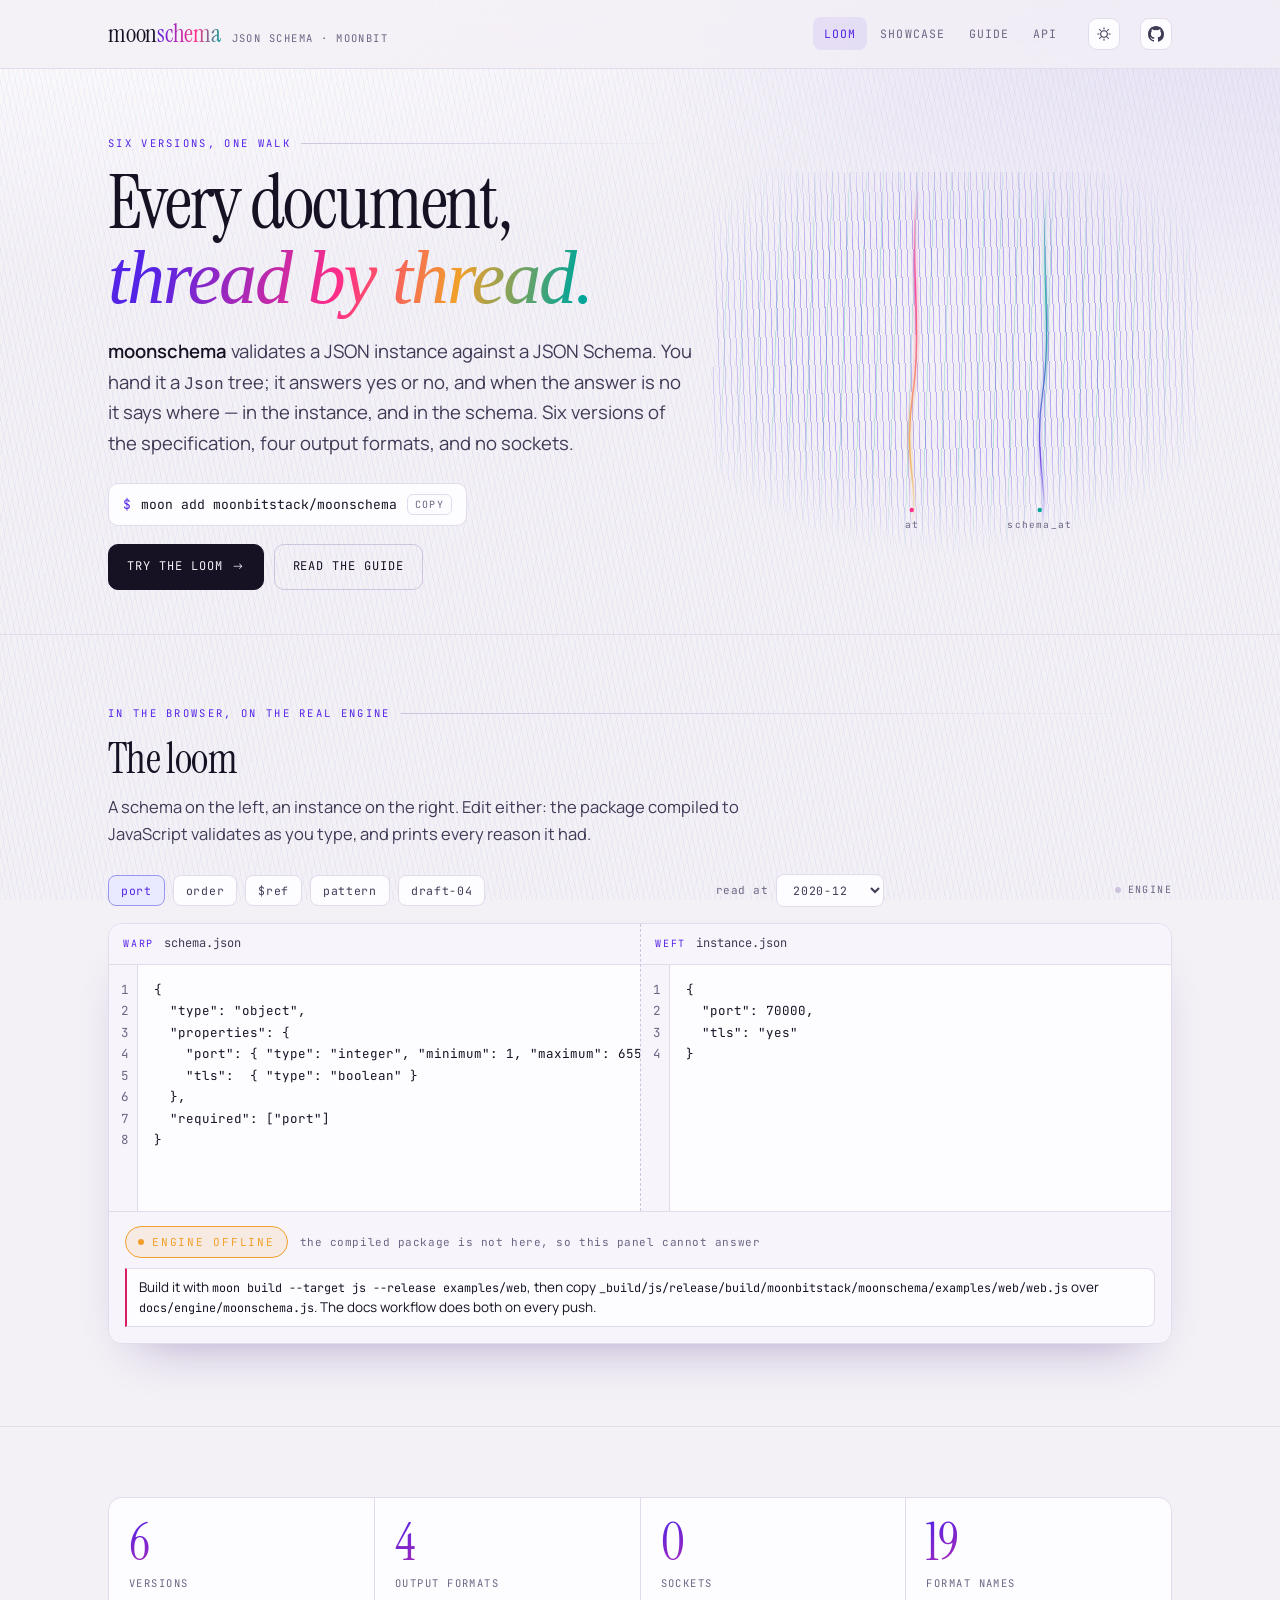
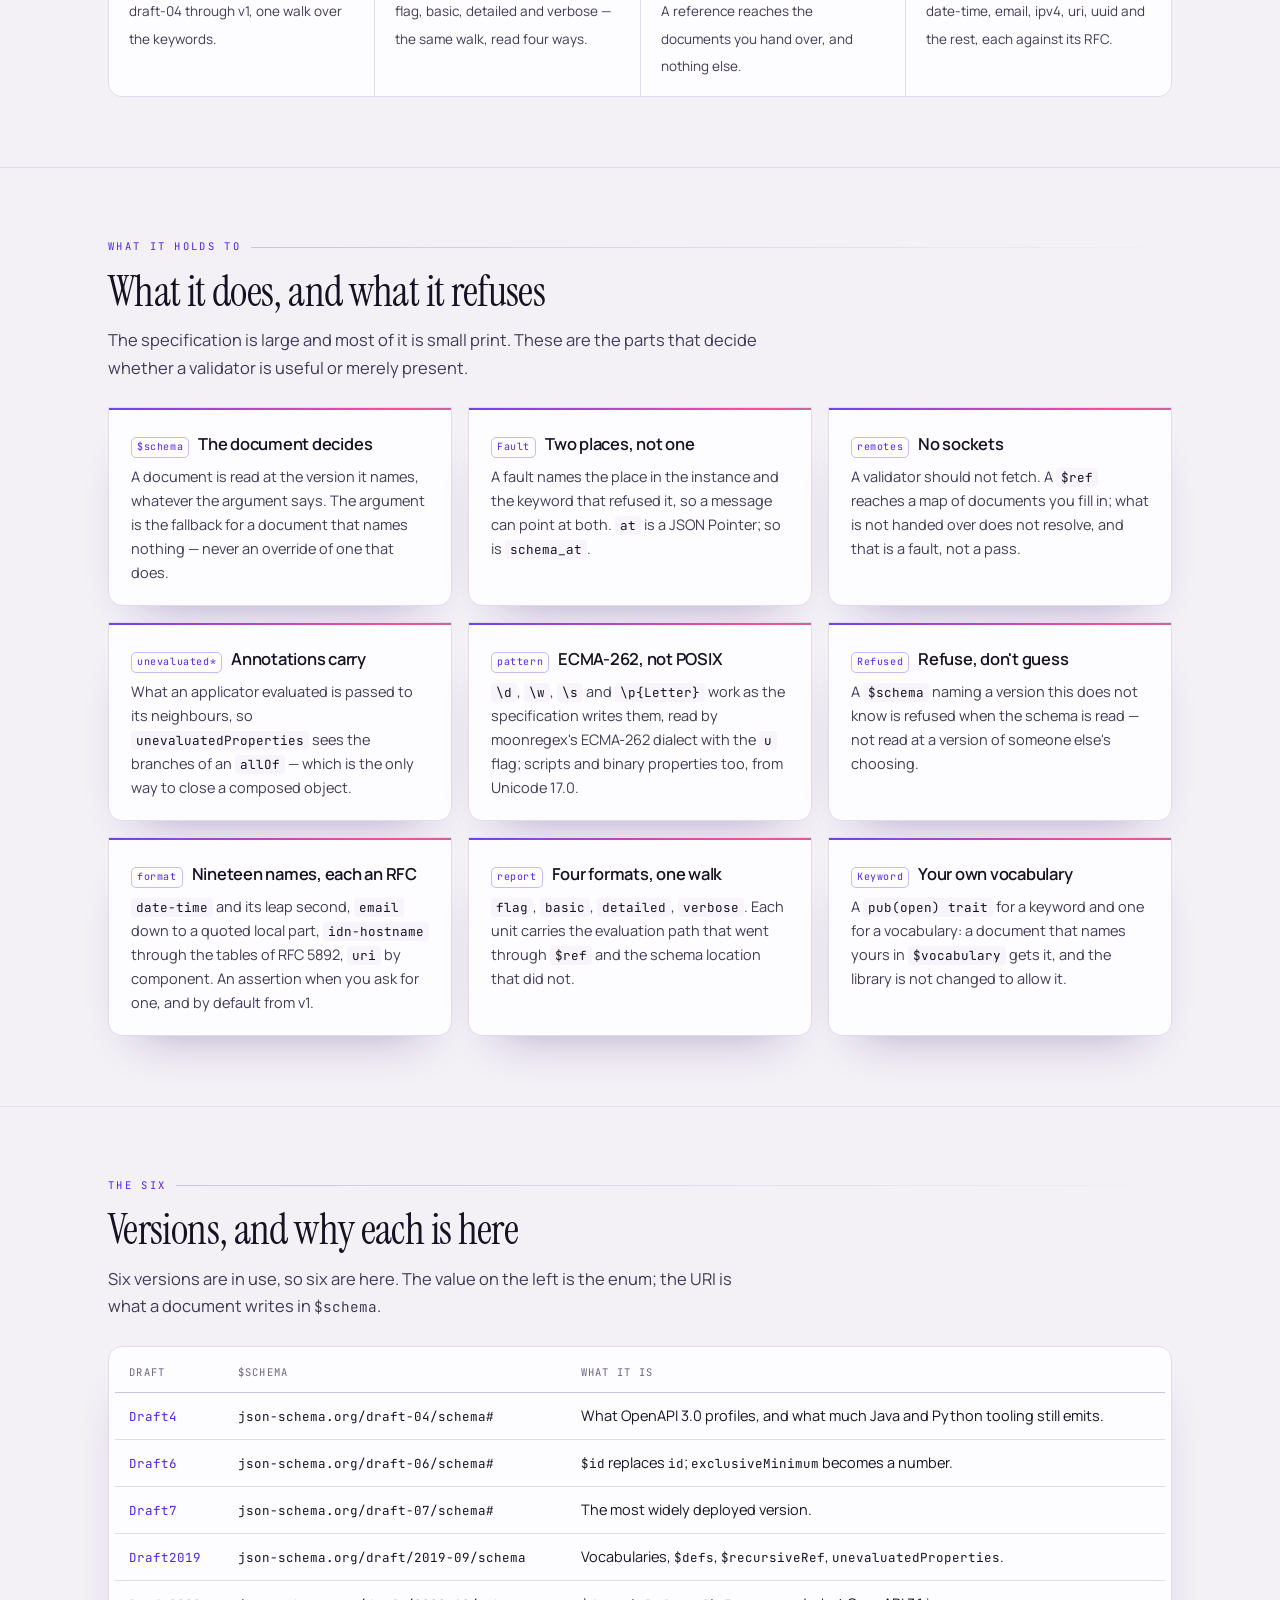
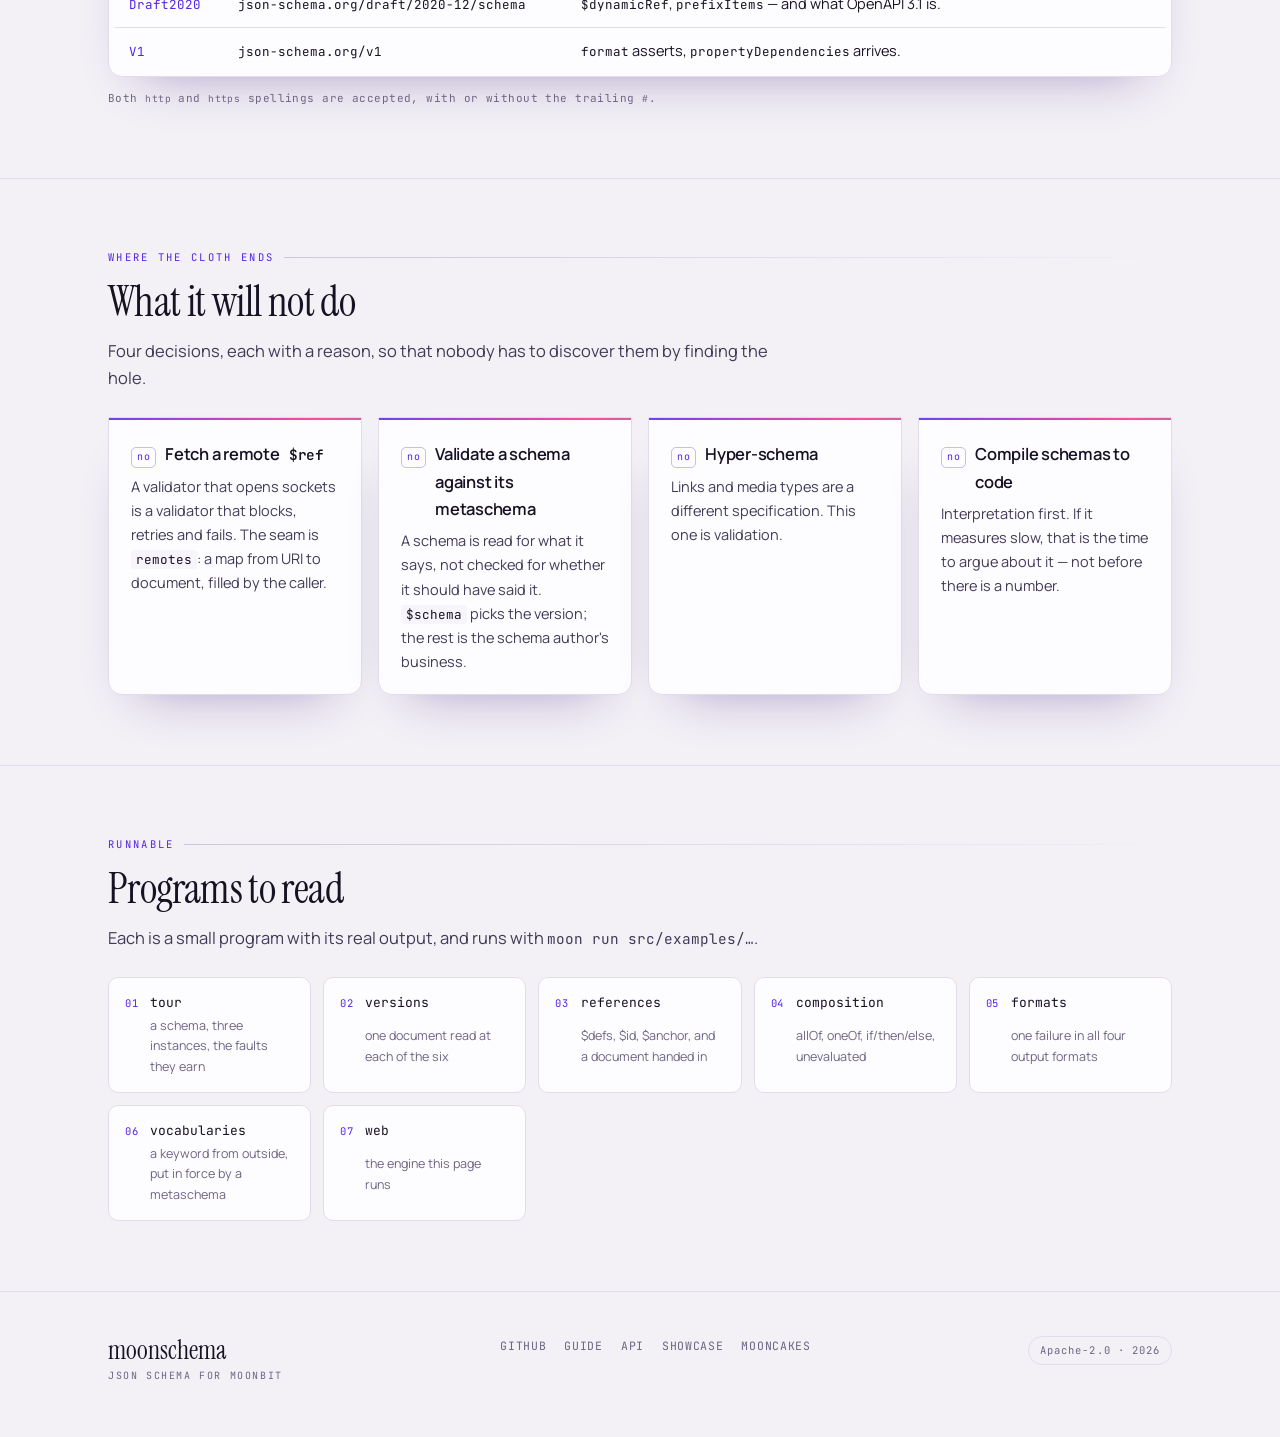
==== commit 4832ddde: "docs(moonschema): six versions, four formats, nineteen names, and a seam. The README, the home page " ====
--- a/docs/index.html
+++ b/docs/index.html
@@ -4,7 +4,7 @@
 <meta charset="utf-8">
 <meta name="viewport" content="width=device-width, initial-scale=1">
 <title>moonschema — JSON Schema validation for MoonBit</title>
-<meta name="description" content="Validate a JSON document against a JSON Schema in MoonBit: five versions, faults that name the place in the instance and the place in the schema, references that reach only the documents you hand over.">
+<meta name="description" content="Validate a JSON document against a JSON Schema in MoonBit: six versions, four output formats, format assertion, and faults that name the place in the instance and the place in the schema.">
 <link rel="preconnect" href="https://fonts.googleapis.com">
 <link rel="preconnect" href="https://fonts.gstatic.com" crossorigin>
 <link href="https://fonts.googleapis.com/css2?family=Instrument+Serif:ital@0;1&family=JetBrains+Mono:wght@400;500&family=Manrope:wght@400;500;600&display=swap" rel="stylesheet">
@@ -42,13 +42,13 @@
   <section class="hero">
     <div class="wrap hero-grid">
       <div>
-        <p class="eyebrow">Five versions, one walk</p>
+        <p class="eyebrow">Six versions, one walk</p>
         <h1>Every document,<br><em>thread by thread.</em></h1>
         <p class="lede">
           <b>moonschema</b> validates a JSON instance against a JSON Schema. You hand it a
           <code>Json</code> tree; it answers yes or no, and when the answer is no it says where —
-          in the instance, and in the schema. Five versions of the specification, one validator,
-          no sockets.
+          in the instance, and in the schema. Six versions of the specification, four output
+          formats, and no sockets.
         </p>
         <div class="install">
           <span class="sigil">$</span> moon add moonbitstack/moonschema
@@ -111,6 +111,7 @@
         <label class="loom-hint" for="draft-menu">read at</label>
         <select id="draft-menu" class="chip-btn" aria-label="Version">
           <option value="https://json-schema.org/draft/2020-12/schema" selected>2020-12</option>
+          <option value="https://json-schema.org/v1">v1</option>
           <option value="https://json-schema.org/draft/2019-09/schema">2019-09</option>
           <option value="http://json-schema.org/draft-07/schema#">draft-07</option>
           <option value="http://json-schema.org/draft-06/schema#">draft-06</option>
@@ -150,14 +151,14 @@
     <div class="wrap">
       <div class="numbers" data-reveal>
         <div class="number">
-          <span class="n">5</span>
+          <span class="n">6</span>
           <span class="k">versions</span>
-          <span class="d">draft-04 through 2020-12, one walk over the keywords.</span>
+          <span class="d">draft-04 through v1, one walk over the keywords.</span>
         </div>
         <div class="number">
           <span class="n">4</span>
-          <span class="k">fields in a fault</span>
-          <span class="d">where in the instance, which keyword, what it said, where in the schema.</span>
+          <span class="k">output formats</span>
+          <span class="d">flag, basic, detailed and verbose — the same walk, read four ways.</span>
         </div>
         <div class="number">
           <span class="n">0</span>
@@ -165,9 +166,9 @@
           <span class="d">A reference reaches the documents you hand over, and nothing else.</span>
         </div>
         <div class="number">
-          <span class="n">2</span>
-          <span class="k">calls to a verdict</span>
-          <span class="d"><code>Schema::new</code> once, then <code>valid</code> or <code>faults</code>.</span>
+          <span class="n">19</span>
+          <span class="k">format names</span>
+          <span class="d">date-time, email, ipv4, uri, uuid and the rest, each against its RFC.</span>
         </div>
       </div>
     </div>
@@ -176,7 +177,7 @@
   <section id="what">
     <div class="wrap">
       <p class="eyebrow">What it holds to</p>
-      <h2 class="display">Six things it does properly</h2>
+      <h2 class="display">What it does, and what it refuses</h2>
       <p class="sec-intro">
         The specification is large and most of it is small print. These are the parts that decide
         whether a validator is useful or merely present.
@@ -232,17 +233,44 @@
             is read — not read at a version of someone else's choosing.
           </p>
         </article>
+
+        <article class="card" data-reveal>
+          <h3><span class="k">format</span> Nineteen names, each an RFC</h3>
+          <p>
+            <code>date-time</code> and its leap second, <code>email</code> down to a quoted local
+            part, <code>idn-hostname</code> through the tables of RFC 5892, <code>uri</code> by
+            component. An assertion when you ask for one, and by default from v1.
+          </p>
+        </article>
+
+        <article class="card" data-reveal>
+          <h3><span class="k">report</span> Four formats, one walk</h3>
+          <p>
+            <code>flag</code>, <code>basic</code>, <code>detailed</code>, <code>verbose</code>.
+            Each unit carries the evaluation path that went through <code>$ref</code> and the
+            schema location that did not.
+          </p>
+        </article>
+
+        <article class="card" data-reveal>
+          <h3><span class="k">Keyword</span> Your own vocabulary</h3>
+          <p>
+            A <code>pub(open) trait</code> for a keyword and one for a vocabulary: a document that
+            names yours in <code>$vocabulary</code> gets it, and the library is not changed to
+            allow it.
+          </p>
+        </article>
       </div>
     </div>
   </section>
 
   <section id="versions">
     <div class="wrap">
-      <p class="eyebrow">The five</p>
+      <p class="eyebrow">The six</p>
       <h2 class="display">Versions, and why each is here</h2>
       <p class="sec-intro">
-        Five released versions are still in use, so five are here. The value on the left is the
-        enum; the URI is what a document writes in <code>$schema</code>.
+        Six versions are in use, so six are here. The value on the left is the enum; the URI is
+        what a document writes in <code>$schema</code>.
       </p>
       <div class="table-cloth" data-reveal>
         <table class="sheet">
@@ -275,6 +303,11 @@
               <td><code>json-schema.org/draft/2020-12/schema</code></td>
               <td><code>$dynamicRef</code>, <code>prefixItems</code> — and what OpenAPI 3.1 is.</td>
             </tr>
+            <tr>
+              <td><span class="v">V1</span></td>
+              <td><code>json-schema.org/v1</code></td>
+              <td><code>format</code> asserts, <code>propertyDependencies</code> arrives.</td>
+            </tr>
           </tbody>
         </table>
       </div>
@@ -296,8 +329,8 @@
           <p>A validator that opens sockets is a validator that blocks, retries and fails. The seam is <code>remotes</code>: a map from URI to document, filled by the caller.</p>
         </article>
         <article class="card" data-reveal>
-          <h3><span class="k">no</span> Assert <code>format</code></h3>
-          <p>The specification makes <code>format</code> an annotation unless a caller asks otherwise. This does not offer the otherwise yet, so nothing is asserted.</p>
+          <h3><span class="k">no</span> Validate a schema against its metaschema</h3>
+          <p>A schema is read for what it says, not checked for whether it should have said it. <code>$schema</code> picks the version; the rest is the schema author's business.</p>
         </article>
         <article class="card" data-reveal>
           <h3><span class="k">no</span> Hyper-schema</h3>
@@ -325,7 +358,7 @@
         </a>
         <a class="example" href="https://github.com/moonbitstack/moonschema/tree/master/src/examples/versions">
           <span class="num">02</span><span class="nm">versions</span>
-          <span class="why">one document read at each of the five</span>
+          <span class="why">one document read at each of the six</span>
         </a>
         <a class="example" href="https://github.com/moonbitstack/moonschema/tree/master/src/examples/references">
           <span class="num">03</span><span class="nm">references</span>
@@ -335,8 +368,16 @@
           <span class="num">04</span><span class="nm">composition</span>
           <span class="why">allOf, oneOf, if/then/else, unevaluated</span>
         </a>
+        <a class="example" href="https://github.com/moonbitstack/moonschema/tree/master/src/examples/formats">
+          <span class="num">05</span><span class="nm">formats</span>
+          <span class="why">one failure in all four output formats</span>
+        </a>
+        <a class="example" href="https://github.com/moonbitstack/moonschema/tree/master/src/examples/vocabularies">
+          <span class="num">06</span><span class="nm">vocabularies</span>
+          <span class="why">a keyword from outside, put in force by a metaschema</span>
+        </a>
         <a class="example" href="https://github.com/moonbitstack/moonschema/tree/master/src/examples/web">
-          <span class="num">05</span><span class="nm">web</span>
+          <span class="num">07</span><span class="nm">web</span>
           <span class="why">the engine this page runs</span>
         </a>
       </div>
--- a/docs/assets/site.css
+++ b/docs/assets/site.css
@@ -1118,7 +1118,12 @@
   overflow-x:auto;
   white-space:pre;
   color:var(--ink);
-  scrollbar-width:thin;
+}
+
+@supports not selector(::-webkit-scrollbar) {
+  .sig {
+    scrollbar-width:thin;
+  }
 }
 .sig .k{color:var(--violet);}
 .entry p{font-size:14.5px;color:var(--ink-2);max-width:74ch}
